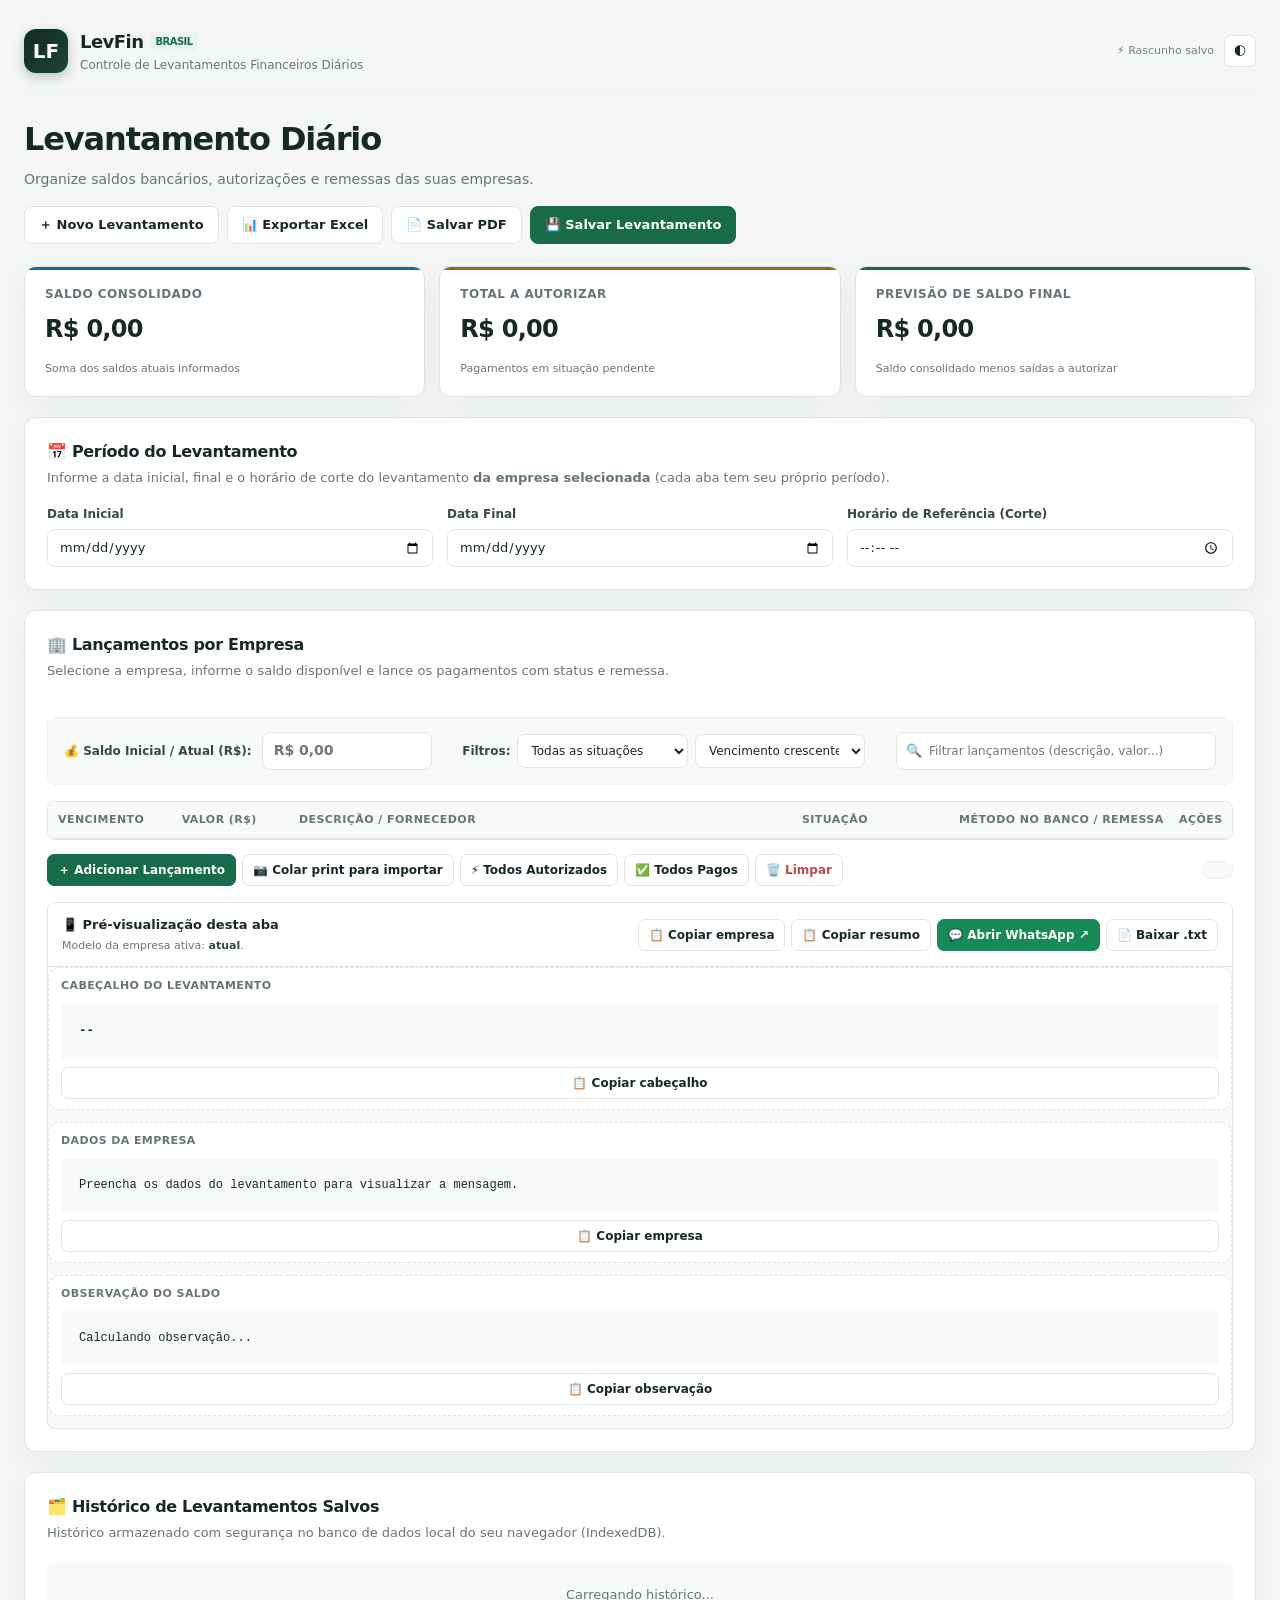
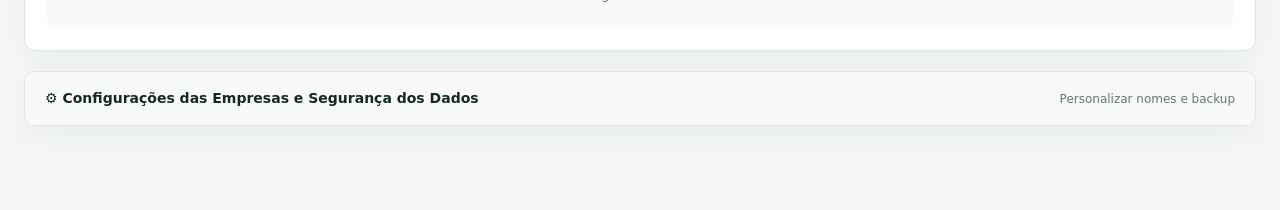
==== index.html @ 3daefd26 "Up 17/11 15:20" ====
<!DOCTYPE html>
<html lang="pt-BR">
<head>
  <meta charset="UTF-8">
  <meta name="viewport" content="width=device-width, initial-scale=1.0">
  <meta name="theme-color" content="#102a24">
  <title>LevFin — Levantamento Financeiro</title>
  <link rel="stylesheet" href="styles.css">
</head>
<body>
  <main class="shell">
    <!-- Topbar -->
    <header class="topbar">
      <div class="brand">
        <div class="brand-mark">LF</div>
        <div>
          <div class="brand-name">LevFin <span class="badge-pro">Brasil</span></div>
          <div class="brand-caption">Controle de Levantamentos Financeiros Diários</div>
        </div>
      </div>
      <div class="topbar-right">
        <div class="autosave-pill" id="autoSaveIndicator">⚡ Rascunho salvo</div>
        <button class="button small icon-only" id="themeToggle" type="button" title="Alternar Modo Escuro / Claro">🌓</button>
      </div>
    </header>

    <!-- Page Heading -->
    <section class="page-heading">
      <div>
        <h1>Levantamento Diário</h1>
        <p class="subtitle">Organize saldos bancários, autorizações e remessas das suas empresas.</p>
      </div>
      <div class="actions">
        <button class="button" id="newReportButton" type="button">＋ Novo Levantamento</button>
        <button class="button" id="exportCsvButton" type="button" title="Exportar dados para Excel/Sheets">📊 Exportar Excel</button>
        <button class="button" id="printPdfButton" type="button">📄 Salvar PDF</button>
        <button class="button primary" id="saveReportButton" type="button">💾 Salvar Levantamento</button>
      </div>
    </section>

    <!-- Stat Cards Overview -->
    <section class="overview" aria-label="Resumo do levantamento atual">
      <article class="stat-card card-balance">
        <div class="stat-label">Saldo Consolidado</div>
        <div class="stat-value" id="overallBalance">R$ 0,00</div>
        <div class="stat-breakdown" id="balanceByCompany"></div>
        <div class="stat-note" id="balanceNote">Soma dos saldos atuais informados</div>
      </article>
      <article class="stat-card card-pending">
        <div class="stat-label">Total a Autorizar</div>
        <div class="stat-value" id="overallPending">R$ 0,00</div>
        <div class="stat-breakdown" id="pendingByCompany"></div>
        <div class="stat-note">Pagamentos em situação pendente</div>
      </article>
      <article class="stat-card card-forecast">
        <div class="stat-label">Previsão de Saldo Final</div>
        <div class="stat-value" id="overallForecast">R$ 0,00</div>
        <div class="stat-breakdown" id="forecastByCompany"></div>
        <div class="stat-note">Saldo consolidado menos saídas a autorizar</div>
      </article>
    </section>

    <!-- Período de Referência -->
    <section class="panel">
      <div class="panel-heading">
        <div>
          <h2 class="panel-title">📅 Período do Levantamento</h2>
          <p class="panel-description">Informe a data inicial, final e o horário de corte do levantamento <strong>da empresa selecionada</strong> (cada aba tem seu próprio período).</p>
        </div>
      </div>
      <div class="field-grid">
        <div class="field">
          <label for="startDate">Data Inicial</label>
          <input id="startDate" type="date">
        </div>
        <div class="field">
          <label for="endDate">Data Final</label>
          <input id="endDate" type="date">
        </div>
        <div class="field">
          <label for="referenceTime">Horário de Referência (Corte)</label>
          <input id="referenceTime" type="time">
        </div>
      </div>
    </section>

    <!-- Empresas e Lançamentos -->
    <section class="panel">
      <div class="panel-heading">
        <div>
          <h2 class="panel-title">🏢 Lançamentos por Empresa</h2>
          <p class="panel-description">Selecione a empresa, informe o saldo disponível e lance os pagamentos com status e remessa.</p>
        </div>
      </div>

      <nav class="company-tabs-container">
        <div class="company-tabs" id="companyTabs" aria-label="Selecionar empresa"></div>
      </nav>

      <div class="company-toolbar">
        <div class="balance-box">
          <label for="balanceInput">💰 Saldo Inicial / Atual (R$):</label>
          <input id="balanceInput" type="text" inputmode="decimal" placeholder="R$ 0,00">
        </div>
        <div class="payment-filters">
          <span class="payment-filters-label">Filtros:</span>
          <select class="list-filter-control" id="paymentStatusFilter" aria-label="Filtrar por situação">
            <option value="all">Todas as situações</option>
            <option value="pending">A autorizar</option>
            <option value="authorized">Autorizados</option>
            <option value="paid">Pagos</option>
            <option value="confirmation">Confirmação</option>
          </select>
          <select class="list-filter-control" id="paymentSort" aria-label="Ordenar lançamentos">
            <option value="date-asc">Vencimento crescente</option>
            <option value="date-desc">Vencimento decrescente</option>
            <option value="amount-desc">Maior valor</option>
            <option value="amount-asc">Menor valor</option>
            <option value="description-asc">Descrição A-Z</option>
          </select>
        </div>
        <div class="search-filter-box">
          <span class="search-icon">🔍</span>
          <input id="searchPaymentsInput" type="text" placeholder="Filtrar lançamentos (descrição, valor...)">
        </div>
      </div>

      <div class="table-wrap">
        <table>
          <colgroup>
            <col class="payment-col-date">
            <col class="payment-col-amount">
            <col class="payment-col-description">
            <col class="payment-col-status">
            <col class="payment-col-remittance">
            <col class="payment-col-actions">
          </colgroup>
          <thead>
            <tr>
              <th>Vencimento</th>
              <th>Valor (R$)</th>
              <th>Descrição / Fornecedor</th>
              <th>Situação</th>
              <th>Método no Banco / Remessa</th>
              <th style="text-align: center;">Ações</th>
            </tr>
          </thead>
          <tbody id="paymentRows"></tbody>
        </table>
        <div class="table-empty hidden" id="emptyPayments">Nenhum lançamento cadastrado para esta empresa. Adicione um lançamento ou cole um print.</div>
      </div>

      <div class="table-bottom-bar">
        <div class="quick-batch-actions">
          <button class="button small primary" id="addPaymentButton" type="button">＋ Adicionar Lançamento</button>
          <button class="button small" id="openPrintDialogButton" type="button">📷 Colar print para importar</button>
          <button class="button small" id="markAllAuthorizedButton" type="button" title="Marcar todos os lançamentos desta empresa como autorizados">⚡ Todos Autorizados</button>
          <button class="button small" id="markAllPaidButton" type="button" title="Marcar todos os lançamentos desta empresa como pagos">✅ Todos Pagos</button>
          <button class="button small danger" id="clearCompanyPaymentsButton" type="button" title="Remover todos os lançamentos da empresa atual">🗑️ Limpar</button>
        </div>
        <div class="company-totals" id="companyTotals"></div>
      </div>

      <section class="company-preview-panel" aria-label="Pré-visualização da empresa selecionada">
        <div class="company-preview-heading">
          <div>
            <h3>📱 Pré-visualização desta aba</h3>
            <p>Modelo da empresa ativa: <strong id="companyPreviewName">atual</strong>.</p>
          </div>
          <div class="company-preview-actions">
            <button class="button small" id="copyCompanyReportButton" type="button">📋 Copiar empresa</button>
            <button class="button small" id="copyReportButton" type="button">📋 Copiar resumo</button>
            <button class="button small whatsapp" id="whatsappButton" type="button">💬 Abrir WhatsApp ↗</button>
            <button class="button small" id="downloadReportButton" type="button">📄 Baixar .txt</button>
          </div>
        </div>
        <div class="company-preview-header-box" id="companyPreviewHeaderBox" title="Cabeçalho do levantamento — copie individualmente">
          <span class="company-preview-header-label">Cabeçalho do Levantamento</span>
          <div class="whatsapp-bubble company-preview-header-bubble" id="companyWhatsAppHeader">--</div>
          <button class="button small" id="copyPreviewHeaderButton" type="button">📋 Copiar cabeçalho</button>
        </div>
        <div class="company-preview-header-box" id="companyPreviewBodyBox" title="Dados da empresa — copie individualmente">
          <span class="company-preview-header-label">Dados da Empresa</span>
          <div class="whatsapp-bubble company-preview-bubble" id="companyWhatsAppPreview">Preencha os dados do levantamento para visualizar a mensagem.</div>
          <button class="button small" id="copyPreviewCompanyButton" type="button">📋 Copiar empresa</button>
        </div>
        <div class="company-preview-header-box" id="companyPreviewObservationBox" title="Observação financeira da empresa — copie individualmente">
          <span class="company-preview-header-label">Observação do Saldo</span>
          <div class="whatsapp-bubble company-preview-bubble" id="companyWhatsAppObservation" style="font-weight: 500;">Calculando observação...</div>
          <button class="button small" id="copyPreviewObservationButton" type="button">📋 Copiar observação</button>
        </div>
      </section>

      <!-- Importação via Print (OCR) com Suporte a Ctrl+V e Drag & Drop -->
      <dialog class="print-dialog" id="printDialog" aria-labelledby="importTitle">
        <div class="print-dialog-content" id="importDropZone">
          <div class="print-dialog-heading">
            <div>
              <h3 class="import-heading" id="importTitle">Importar lançamentos de um print</h3>
              <p class="import-description">Copie o print, clique na caixa abaixo e use Ctrl+V. Também pode arrastar a imagem ou selecionar um arquivo.</p>
            </div>
            <button class="button small print-dialog-close" id="closePrintDialogButton" type="button" aria-label="Fechar janela">Fechar</button>
          </div>
          <div class="print-paste-box" id="printPasteBox" tabindex="0" role="button" aria-label="Caixa para colar ou soltar o print">
            <strong>Clique aqui e cole o print</strong>
            <span class="import-description">Atalho: Ctrl+V</span>
            <button class="button small" id="selectScreenshotButton" type="button">Selecionar arquivo de imagem</button>
          </div>
          <div class="import-controls">
            <input class="hidden" id="screenshotInput" type="file" accept="image/*">
            <span class="import-status" id="ocrStatus" aria-live="polite"></span>
            <progress class="import-progress hidden" id="ocrProgress" max="1" value="0"></progress>
          </div>
          <div class="hidden" id="ocrReview">
            <p class="import-warning">⚠️ <b>Atenção:</b> Revise os campos identificados antes de confirmar. Métodos de remessa bancária e datas de remessa devem ser selecionados abaixo.</p>
            <div class="import-list-controls">
              <input id="ocrFilterInput" type="search" placeholder="Filtrar por fornecedor, valor ou data..." aria-label="Filtrar conferência OCR">
              <select id="ocrSort" aria-label="Ordenar conferência OCR">
                <option value="date-asc">Vencimento crescente</option>
                <option value="date-desc">Vencimento decrescente</option>
                <option value="amount-desc">Maior valor</option>
                <option value="amount-asc">Menor valor</option>
                <option value="description-asc">Descrição A-Z</option>
              </select>
            </div>
            <div class="import-preview" id="ocrRows"></div>
            <div class="ocr-summary" id="ocrSummary" aria-live="polite"></div>
            <div class="import-actions">
              <button class="button primary small" id="importRecognizedButton" type="button">Adicionar lançamentos à empresa</button>
              <button class="button small" id="cancelImportButton" type="button">Cancelar</button>
            </div>
          </div>
        </div>
      </dialog>
    </section>

    <!-- Histórico de Levantamentos Salvos -->
    <section class="panel" id="historySection">
      <div class="panel-heading">
        <div>
          <h2 class="panel-title">🗂️ Histórico de Levantamentos Salvos</h2>
          <p class="panel-description">Histórico armazenado com segurança no banco de dados local do seu navegador (IndexedDB).</p>
        </div>
      </div>
      <div class="history-list" id="historyList">
        <div class="empty-history">Carregando histórico...</div>
      </div>
    </section>

    <!-- Configurações das Empresas e Backup / Restauração -->
    <details class="custom-section" id="settingsDetails">
      <summary>
        <span>⚙️ Configurações das Empresas e Segurança dos Dados</span>
        <span style="font-size: 12px; font-weight: 500; color: var(--muted);">Personalizar nomes e backup</span>
      </summary>
      <div class="custom-section-content">
        <h4 style="margin: 0 0 10px 0; font-size: 14px;">Nomes das 5 Empresas</h4>
        <p style="margin: 0 0 14px 0; font-size: 12px; color: var(--muted);">Altere os nomes padrão conforme as empresas do seu grupo:</p>
        <div class="settings-grid" id="settingsGrid"></div>
        <div style="margin-top: 14px; display: flex; gap: 8px; flex-wrap: wrap;">
          <button class="button small primary" id="saveCompanyNamesBtn" type="button">Salvar Nomes</button>
          <button class="button small" id="addCompanyBtn" type="button">＋ Adicionar Empresa</button>
          <button class="button small" id="resetCompanyNamesBtn" type="button">Restaurar Nomes Padrão</button>
        </div>

        <hr style="border: none; border-top: 1px solid var(--line); margin: 24px 0;">

        <h4 style="margin: 0 0 10px 0; font-size: 14px;">Cópia de Segurança (Backup Completo)</h4>
        <p style="margin: 0 0 14px 0; font-size: 12px; color: var(--muted);">Exporte todos os relatórios salvos e configurações para um arquivo .json seguro, ou restaure em outro computador:</p>
        <div style="display: flex; gap: 8px; flex-wrap: wrap;">
          <button class="button small" id="backupExportBtn" type="button">⬇️ Baixar Backup JSON</button>
          <input class="hidden" id="backupImportInput" type="file" accept=".json">
          <button class="button small" id="backupImportBtn" type="button">⬆️ Restaurar Backup JSON</button>
        </div>

        <hr style="border: none; border-top: 1px solid var(--line); margin: 24px 0;">

        <h4 style="margin: 0 0 10px 0; font-size: 14px;">🔒 Senha do histórico</h4>
        <p style="margin: 0 0 14px 0; font-size: 12px; color: var(--muted);">A senha bloqueia a visualização dos levantamentos salvos após recarregar a página. Ela é armazenada apenas como hash neste navegador.</p>
        <div class="history-password-fields">
          <input id="historyPasswordInput" type="password" autocomplete="new-password" placeholder="Nova senha (mínimo 6 caracteres)">
          <input id="historyPasswordConfirm" type="password" autocomplete="new-password" placeholder="Confirmar nova senha">
          <button class="button small primary" id="saveHistoryPasswordButton" type="button">Definir / Alterar Senha</button>
          <button class="button small" id="lockHistoryButton" type="button">🔒 Bloquear Histórico</button>
        </div>
      </div>
    </details>
  </main>

  <!-- Notificação Toast -->
  <div class="notice hidden" id="notice" role="status" aria-live="polite"></div>

  <script src="app.js" defer></script>
  <dialog class="pdf-dialog" id="pdfDialog" aria-labelledby="pdfDialogTitle">
    <div class="pdf-dialog-content">
      <div class="print-dialog-heading">
        <div>
          <h3 id="pdfDialogTitle">Salvar levantamento em PDF</h3>
          <p>Selecione uma ou mais empresas. Na janela de impressão, escolha “Salvar como PDF”.</p>
        </div>
        <button class="button small" id="closePdfDialogButton" type="button">Fechar</button>
      </div>
      <div class="pdf-company-options" id="pdfCompanyOptions"></div>
      <div class="pdf-dialog-actions">
        <button class="button small" id="selectAllPdfCompaniesButton" type="button">Selecionar todas</button>
        <button class="button primary" id="confirmPdfButton" type="button">🖨️ Continuar para impressão</button>
      </div>
    </div>
  </dialog>
  <section class="pdf-print-area hidden" id="pdfPrintArea"></section>
</body>
</html>
---- styles.css ----
:root {
      color-scheme: light;
      --ink: #172923;
      --ink-secondary: #364841;
      --muted: #66776e;
      --line: #dfe5e1;
      --line-subtle: #edf2ee;
      --paper: #ffffff;
      --paper-elevated: #ffffff;
      --canvas: #f4f7f5;
      --canvas-subtle: #f8faf9;
      --green: #176b4b;
      --green-hover: #12553b;
      --green-dark: #102a24;
      --green-pale: #eaf4ee;
      --green-badge: #d4ebd9;
      --green-badge-text: #0e4e34;
      --amber: #9a6712;
      --amber-pale: #fff5df;
      --amber-badge: #fde8bc;
      --amber-badge-text: #744b05;
      --blue: #1868a8;
      --blue-pale: #e8f3fc;
      --blue-badge: #d0e7fb;
      --blue-badge-text: #0f4977;
      --red: #b94a45;
      --red-pale: #fdf0ef;
      --shadow-sm: 0 2px 6px rgba(23, 41, 35, .04);
      --shadow: 0 10px 30px rgba(23, 41, 35, .05);
      --shadow-lg: 0 18px 45px rgba(23, 41, 35, .08);
      --radius: 12px;
      --radius-sm: 8px;
      --font-family: Inter, system-ui, -apple-system, BlinkMacSystemFont, "Segoe UI", Roboto, sans-serif;
    }

    [data-theme="dark"] {
      color-scheme: dark;
      --ink: #e8f0ec;
      --ink-secondary: #c2d1c9;
      --muted: #8fa197;
      --line: #2b3d35;
      --line-subtle: #203129;
      --paper: #16241f;
      --paper-elevated: #1b2e27;
      --canvas: #0c1613;
      --canvas-subtle: #121f1a;
      --green: #259d6e;
      --green-hover: #1f855d;
      --green-dark: #0a1713;
      --green-pale: #143226;
      --green-badge: #13392b;
      --green-badge-text: #6de2b4;
      --amber: #d99a2b;
      --amber-pale: #36260c;
      --amber-badge: #402c0b;
      --amber-badge-text: #fed37e;
      --blue: #3a97de;
      --blue-pale: #0e273d;
      --blue-badge: #13334e;
      --blue-badge-text: #89c5f8;
      --red: #e0605a;
      --red-pale: #3a1514;
      --shadow-sm: 0 2px 6px rgba(0, 0, 0, .3);
      --shadow: 0 10px 30px rgba(0, 0, 0, .4);
      --shadow-lg: 0 18px 45px rgba(0, 0, 0, .5);
    }

    * { box-sizing: border-box; }
    body {
      margin: 0;
      background: var(--canvas);
      color: var(--ink);
      font-family: var(--font-family);
      line-height: 1.5;
      -webkit-font-smoothing: antialiased;
      transition: background-color .2s ease, color .2s ease;
    }

    button, input, select, textarea { font: inherit; }
    button { cursor: pointer; }

    .shell {
      max-width: 1280px;
      margin: 0 auto;
      padding: 28px 24px 64px;
    }

    /* Barra Superior */
    .topbar {
      display: flex;
      align-items: center;
      justify-content: space-between;
      gap: 16px;
      margin-bottom: 24px;
      padding-bottom: 16px;
      border-bottom: 1px solid var(--line-subtle);
    }
    .brand {
      display: flex;
      align-items: center;
      gap: 12px;
    }
    .brand-mark {
      display: grid;
      width: 44px;
      height: 44px;
      place-items: center;
      border-radius: 12px;
      background: linear-gradient(135deg, var(--green-dark), #1d4538);
      color: #fff;
      font-size: 20px;
      font-weight: 800;
      box-shadow: 0 4px 12px rgba(16, 42, 36, .25);
    }
    .brand-name {
      font-size: 18px;
      font-weight: 800;
      letter-spacing: -.03em;
      display: flex;
      align-items: center;
      gap: 6px;
    }
    .brand-name span.badge-pro {
      font-size: 10px;
      font-weight: 700;
      text-transform: uppercase;
      padding: 2px 6px;
      border-radius: 6px;
      background: var(--green-pale);
      color: var(--green);
    }
    .brand-caption {
      margin-top: 1px;
      color: var(--muted);
      font-size: 12px;
    }

    .topbar-right {
      display: flex;
      align-items: center;
      gap: 10px;
    }
    .server-switch-group {
      display: inline-flex;
      align-items: center;
      gap: 10px;
      padding: 4px 10px 4px 12px;
      border-radius: 24px;
      background: var(--paper);
      border: 1px solid var(--line);
      font-size: 12.5px;
      font-weight: 600;
      color: var(--ink-secondary);
      user-select: none;
    }
    .server-switch-label {
      display: flex;
      align-items: center;
      gap: 6px;
      cursor: pointer;
    }
    /* Estilo do Interruptor Switch Toggle (Liga / Desliga) */
    .switch-toggle {
      position: relative;
      width: 36px;
      height: 20px;
      display: inline-block;
      flex-shrink: 0;
      margin: 0;
      cursor: pointer;
    }
    .switch-toggle input {
      opacity: 0;
      width: 0;
      height: 0;
      position: absolute;
    }
    .switch-slider {
      position: absolute;
      cursor: pointer;
      top: 0; left: 0; right: 0; bottom: 0;
      background-color: #798780;
      transition: .25s ease;
      border-radius: 20px;
    }
    .switch-slider:before {
      position: absolute;
      content: "";
      height: 14px;
      width: 14px;
      left: 3px;
      bottom: 3px;
      background-color: white;
      transition: .25s ease;
      border-radius: 50%;
      box-shadow: 0 1px 3px rgba(0,0,0,0.3);
    }
    .switch-toggle input:checked + .switch-slider {
      background-color: var(--green);
    }
    .switch-toggle input:checked + .switch-slider:before {
      transform: translateX(16px);
    }
    .db-dot {
      width: 8px;
      height: 8px;
      border-radius: 50%;
      background: #d3a544;
      transition: background-color .3s ease;
      flex-shrink: 0;
    }
    .db-dot.ready { background: #31a16b; box-shadow: 0 0 6px rgba(49, 161, 107, 0.6); }
    .db-dot.offline { background: #d99a2b; box-shadow: 0 0 6px rgba(217, 154, 43, 0.4); }
    .db-dot.error { background: #e0605a; box-shadow: 0 0 6px rgba(224, 96, 90, 0.6); }
    .storage-settings {
      display: grid;
      grid-template-columns: minmax(220px, 1.2fr) minmax(220px, 1.5fr) minmax(170px, 1fr) auto;
      align-items: end;
      gap: 12px;
      margin: -10px 0 22px;
      padding: 16px;
      border: 1px solid var(--line);
      border-radius: var(--radius);
      background: var(--paper);
      box-shadow: var(--shadow-sm);
    }
    .storage-actions-row {
      display: flex;
      gap: 8px;
      flex-wrap: wrap;
    }
    .storage-settings label { display: grid; gap: 5px; color: var(--muted); font-size: 12px; font-weight: 600; }
    .storage-settings input, .storage-settings select {
      min-width: 0; width: 100%; min-height: 38px; padding: 8px 10px;
      color: var(--ink); background: var(--paper-elevated); border: 1px solid var(--line); border-radius: var(--radius-sm);
    }
    .storage-help { grid-column: 1 / -1; margin: 0; color: var(--muted); font-size: 12px; line-height: 1.5; }
    @media (max-width: 820px) { .storage-settings { grid-template-columns: 1fr; } .storage-help { grid-column: auto; } }
    .autosave-pill {
      color: var(--muted);
      font-size: 11px;
      display: inline-flex;
      align-items: center;
      gap: 4px;
      opacity: 0.9;
    }

    /* Cabeçalho da Página */
    .page-heading {
      display: flex;
      justify-content: space-between;
      align-items: flex-end;
      gap: 16px;
      margin-bottom: 22px;
      flex-wrap: wrap;
    }
    h1 {
      margin: 0;
      font-size: clamp(24px, 3.5vw, 32px);
      font-weight: 800;
      letter-spacing: -.035em;
    }
    .subtitle {
      margin: 6px 0 0;
      color: var(--muted);
      font-size: 14px;
    }
    .actions {
      display: flex;
      flex-wrap: wrap;
      gap: 8px;
    }

    /* Botões */
    .button {
      display: inline-flex;
      min-height: 38px;
      align-items: center;
      justify-content: center;
      gap: 7px;
      border: 1px solid var(--line);
      border-radius: var(--radius-sm);
      padding: 0 14px;
      background: var(--paper);
      color: var(--ink);
      font-size: 13px;
      font-weight: 600;
      transition: all .15s ease;
      user-select: none;
    }
    .button:hover {
      border-color: #a5b8ad;
      transform: translateY(-1px);
      box-shadow: var(--shadow-sm);
    }
    .button:active { transform: translateY(0); }
    .button.primary {
      border-color: var(--green);
      background: var(--green);
      color: #fff;
    }
    .button.primary:hover {
      background: var(--green-hover);
      border-color: var(--green-hover);
    }
    .button.whatsapp {
      border-color: #178a56;
      background: #178a56;
      color: #fff;
    }
    .button.whatsapp:hover {
      background: #127246;
      border-color: #127246;
    }
    .button.secondary {
      background: var(--line-subtle);
      border-color: transparent;
    }
    .button.danger {
      color: var(--red);
      border-color: var(--line);
    }
    .button.danger:hover {
      background: var(--red-pale);
      border-color: var(--red);
    }
    .button.small {
      min-height: 32px;
      padding: 0 10px;
      font-size: 12px;
      border-radius: 7px;
    }
    .button.icon-only {
      width: 32px;
      height: 32px;
      padding: 0;
      border-radius: 7px;
    }

    /* Cards de Estatísticas / Resumo */
    .overview {
      display: grid;
      grid-template-columns: repeat(3, 1fr);
      gap: 14px;
      margin-bottom: 20px;
    }
    .stat-card, .panel {
      border: 1px solid var(--line);
      border-radius: var(--radius);
      background: var(--paper);
      box-shadow: var(--shadow);
    }
    .stat-card {
      min-height: 104px;
      padding: 18px 20px;
      display: flex;
      flex-direction: column;
      justify-content: space-between;
      position: relative;
      overflow: hidden;
    }
    .stat-card::before {
      content: "";
      position: absolute;
      top: 0;
      left: 0;
      right: 0;
      height: 3px;
      background: transparent;
    }
    .stat-card.card-balance::before { background: var(--blue); }
    .stat-card.card-pending::before { background: var(--amber); }
    .stat-card.card-forecast::before { background: var(--green); }
    .stat-label {
      color: var(--muted);
      font-size: 12px;
      font-weight: 600;
      text-transform: uppercase;
      letter-spacing: .04em;
    }
    .stat-value {
      margin-top: 8px;
      font-size: 24px;
      font-weight: 800;
      letter-spacing: -.03em;
      font-variant-numeric: tabular-nums;
    }
    .stat-breakdown {
      display: grid;
      gap: 3px;
      margin-top: 10px;
      font-size: 11px;
      line-height: 1.25;
      font-variant-numeric: tabular-nums;
    }
    .stat-breakdown-row {
      display: flex;
      align-items: baseline;
      justify-content: space-between;
      gap: 8px;
      color: var(--ink-secondary);
    }
    .stat-breakdown-row span {
      min-width: 0;
      overflow: hidden;
      text-overflow: ellipsis;
      white-space: nowrap;
    }
    .stat-breakdown-row strong {
      flex: 0 0 auto;
      color: var(--ink);
      font-weight: 700;
    }
    .stat-note {
      margin-top: 4px;
      color: var(--muted);
      font-size: 11px;
    }

    /* Painéis */
    .panel {
      margin-bottom: 20px;
      padding: 22px;
    }
    .panel-heading {
      display: flex;
      justify-content: space-between;
      align-items: flex-start;
      gap: 16px;
      margin-bottom: 18px;
      flex-wrap: wrap;
    }
    .panel-title {
      margin: 0;
      font-size: 16px;
      font-weight: 700;
      letter-spacing: -.02em;
      display: flex;
      align-items: center;
      gap: 8px;
    }
    .panel-description {
      margin: 4px 0 0;
      color: var(--muted);
      font-size: 13px;
    }

    /* Formulários e Inputs */
    .field-grid {
      display: grid;
      grid-template-columns: repeat(3, 1fr);
      gap: 14px;
    }
    .field { display: grid; gap: 6px; }
    .field label {
      color: var(--ink-secondary);
      font-size: 12px;
      font-weight: 600;
    }
    input, select, textarea {
      width: 100%;
      min-height: 38px;
      border: 1px solid var(--line);
      border-radius: var(--radius-sm);
      outline: none;
      padding: 0 11px;
      background: var(--paper-elevated);
      color: var(--ink);
      font-size: 13px;
      transition: border-color .15s ease, box-shadow .15s ease;
    }
    input:focus, select:focus, textarea:focus {
      border-color: var(--green);
      box-shadow: 0 0 0 3px rgba(23, 107, 75, .12);
    }
    input[type="number"] { font-variant-numeric: tabular-nums; }

    /* Abas de Empresas */
    .company-tabs-container {
      margin-bottom: 16px;
    }
    .company-tabs {
      display: flex;
      flex-wrap: wrap;
      gap: 8px;
      padding-bottom: 2px;
    }
    .company-tab {
      display: inline-flex;
      align-items: center;
      gap: 8px;
      border: 1px solid var(--line);
      border-radius: var(--radius-sm);
      padding: 8px 14px;
      background: var(--paper);
      color: var(--ink-secondary);
      font-size: 13px;
      font-weight: 700;
      transition: all .15s ease;
    }
    .company-tab:hover {
      border-color: #a5b8ad;
      background: var(--canvas-subtle);
    }
    .company-tab.active {
      border-color: var(--green-dark);
      background: var(--green-dark);
      color: #fff;
      box-shadow: 0 3px 10px rgba(16, 42, 36, .2);
    }
    [data-theme="dark"] .company-tab.active {
      border-color: var(--green);
      background: var(--green);
      color: #fff;
    }
    .tab-badge {
      font-size: 11px;
      font-weight: 700;
      padding: 2px 7px;
      border-radius: 12px;
      background: var(--line);
      color: var(--ink);
    }
    .company-tab.active .tab-badge {
      background: rgba(255, 255, 255, .25);
      color: #fff;
    }
    .tab-badge.has-pending {
      background: var(--amber-badge);
      color: var(--amber-badge-text);
    }
    .company-tab.active .tab-badge.has-pending {
      background: #fed37e;
      color: #3b2502;
    }

    /* Barra de Controle da Empresa Atual */
    .company-toolbar {
      display: flex;
      justify-content: space-between;
      align-items: center;
      gap: 16px;
      margin-bottom: 16px;
      padding: 14px 16px;
      border-radius: var(--radius-sm);
      background: var(--canvas-subtle);
      border: 1px solid var(--line-subtle);
      flex-wrap: wrap;
    }
    .balance-box {
      display: flex;
      align-items: center;
      gap: 10px;
    }
    .balance-box label {
      font-size: 12px;
      font-weight: 700;
      color: var(--ink-secondary);
      white-space: nowrap;
    }
    .balance-box input {
      width: 170px;
      font-weight: 700;
      font-size: 14px;
    }
    .payment-filters {
      display: flex;
      align-items: center;
      gap: 7px;
    }
    .payment-filters-label {
      color: var(--ink-secondary);
      font-size: 12px;
      font-weight: 700;
    }
    .search-filter-box {
      flex: 1;
      max-width: 320px;
      min-width: 180px;
      position: relative;
    }
    .list-filter-control {
      min-width: 150px;
      min-height: 34px;
      padding: 6px 9px;
      color: var(--ink);
      background: var(--paper-elevated);
      border: 1px solid var(--line);
      border-radius: var(--radius-sm);
      font-size: 12px;
    }
    .search-filter-box input {
      padding-left: 32px;
      font-size: 12px;
    }
    .search-icon {
      position: absolute;
      left: 10px;
      top: 50%;
      transform: translateY(-50%);
      color: var(--muted);
      pointer-events: none;
      font-size: 13px;
    }

    /* Tabela de Lançamentos */
    .table-wrap {
      width: 100%;
      overflow-x: auto;
      border: 1px solid var(--line);
      border-radius: var(--radius-sm);
    }
    table {
      width: 100%;
      min-width: 1160px;
      border-collapse: collapse;
      table-layout: fixed;
      text-align: left;
    }
    .payment-col-date { width: 118px; }
    .payment-col-amount { width: 112px; }
    .payment-col-description { width: 480px; }
    .payment-col-status { width: 150px; }
    .payment-col-remittance { width: 210px; }
    .payment-col-actions { width: 60px; }
    #paymentRows td:first-child,
    #paymentRows th:first-child {
      padding-left: 3px;
      padding-right: 3px;
    }
    #paymentRows td:nth-child(2),
    #paymentRows th:nth-child(2) {
      padding-left: 3px;
      padding-right: 3px;
    }
    #paymentRows td:nth-child(5),
    #paymentRows th:nth-child(5) {
      padding-left: 3px;
      padding-right: 3px;
    }
    #paymentRows th:last-child {
      padding-left: 0;
      padding-right: 0;
    }
    th {
      padding: 10px 10px;
      border-bottom: 1px solid var(--line);
      background: var(--canvas-subtle);
      color: var(--muted);
      font-size: 11px;
      font-weight: 700;
      letter-spacing: .04em;
      text-transform: uppercase;
      white-space: nowrap;
    }
    td {
      padding: 8px 5px;
      border-bottom: 1px solid var(--line-subtle);
      vertical-align: middle;
    }
    tbody tr:hover {
      background: rgba(23, 107, 75, .02);
    }
    .payment-date-total td {
      padding: 0;
      border-top: 1px solid var(--line);
      border-bottom: 1px solid var(--line);
      background: var(--canvas-subtle);
      color: var(--ink-secondary);
      font-size: 11px;
      font-weight: 700;
    }
    .payment-date-total-content {
      display: flex;
      align-items: center;
      justify-content: flex-end;
      gap: 18px;
      width: 100%;
      min-height: 30px;
      padding: 5px 10px;
      text-align: right;
    }
    .payment-date-total-content strong {
      color: var(--ink);
      font-variant-numeric: tabular-nums;
      white-space: nowrap;
      min-width: 110px;
    }
    td input, td select {
      min-height: 34px;
      border-radius: 6px;
      font-size: 12.5px;
    }
    #paymentRows td:nth-child(4) select {
      padding-left: 5px;
      padding-right: 3px;
      font-size: 10px;
    }
    #paymentRows td:first-child input,
    #paymentRows td:nth-child(2) input {
      width: calc(100% - 2px);
      padding-left: 6px;
      padding-right: 4px;
    }
    #paymentRows td:first-child input[type="date"] {
      max-width: 108px;
    }
    #paymentRows td:nth-child(2) input[type="text"] {
      max-width: 104px;
    }
    .remittance-cell {
      display: grid;
      grid-template-columns: 1fr;
      gap: 4px;
    }
    .remittance-cell.has-date {
      grid-template-columns: minmax(0, 1.35fr) minmax(88px, .8fr);
    }
    .remittance-cell select {
      min-width: 0;
      padding-left: 6px;
      padding-right: 4px;
      font-size: 9.5px;
      white-space: nowrap;
    }
    .remittance-cell input[type="date"] {
      width: 100%;
      min-width: 0;
      max-width: none;
      padding-left: 5px;
      padding-right: 2px;
      font-size: 11px;
    }
    #paymentRows td:nth-child(4) select,
    .remittance-cell select {
      text-overflow: ellipsis;
    }
    #paymentRows td:last-child {
      padding-left: 0;
      padding-right: 0;
    }
    #paymentRows td:nth-child(3) input,
    #paymentRows td:nth-child(4) select,
    .remittance-cell select {
      min-width: 0;
      max-width: 100%;
    }
    #paymentRows td.description-cell input {
      font-size: 11px;
    }
    .row-actions {
      display: inline-flex;
      align-items: center;
      gap: 1px;
      width: 100%;
      justify-content: flex-start;
    }
    .action-btn-sm {
      width: 26px;
      height: 28px;
      display: grid;
      place-items: center;
      border: 1px solid transparent;
      border-radius: 6px;
      background: transparent;
      color: var(--muted);
      font-size: 14px;
      transition: all .15s ease;
    }
    .action-btn-sm:hover {
      border-color: var(--line);
      background: var(--paper);
      color: var(--ink);
    }
    .action-btn-sm.delete:hover {
      border-color: var(--red);
      background: var(--red-pale);
      color: var(--red);
    }

    .table-empty {
      padding: 36px 16px;
      color: var(--muted);
      text-align: center;
      font-size: 13px;
      background: var(--canvas-subtle);
    }

    /* Ações e Totais da Tabela */
    .table-bottom-bar {
      display: flex;
      justify-content: space-between;
      align-items: center;
      gap: 16px;
      margin-top: 14px;
      flex-wrap: wrap;
    }
    .quick-batch-actions {
      display: flex;
      flex-wrap: wrap;
      gap: 6px;
    }
    .company-totals {
      display: flex;
      flex-wrap: wrap;
      gap: 8px 14px;
      color: var(--muted);
      font-size: 12px;
      padding: 8px 14px;
      background: var(--canvas-subtle);
      border-radius: var(--radius-sm);
      border: 1px solid var(--line-subtle);
    }
    .company-totals strong {
      color: var(--ink);
      font-variant-numeric: tabular-nums;
    }
    .company-totals .pending strong { color: var(--amber); }
    .company-totals .forecast strong { color: var(--green); }
    .company-totals .forecast strong.money-negative { color: var(--red); }

    /* Painel de Importação de Print (OCR) */
    .import-panel {
      margin-top: 20px;
      border: 1px dashed var(--line);
      border-radius: var(--radius);
      padding: 18px 20px;
      background: var(--canvas-subtle);
      transition: border-color .2s ease, background-color .2s ease;
    }
    .import-panel.dragover {
      border-color: var(--green);
      background: var(--green-pale);
    }
    .print-dialog { width: min(1320px, calc(100vw - 24px)); max-height: min(96vh, 1400px); overflow: auto; overscroll-behavior: contain; padding: 0; color: var(--ink); background: var(--canvas); border: 1px solid var(--line); border-radius: var(--radius); box-shadow: 0 24px 80px rgba(0, 0, 0, .28); }
    .print-dialog::backdrop { background: rgba(15, 23, 42, .58); }
    .print-dialog-content { padding: 20px; }
    .print-dialog-heading { display: flex; justify-content: space-between; align-items: flex-start; gap: 16px; }
    .print-paste-box {
      margin-top: 16px;
      min-height: 145px;
      display: grid;
      place-content: center;
      justify-items: center;
      gap: 9px;
      padding: 20px;
      text-align: center;
      border: 2px dashed var(--line);
      border-radius: var(--radius-sm);
      background: var(--canvas-subtle);
      outline: none;
      cursor: text;
    }
    .print-paste-box:focus, .print-paste-box.dragover { border-color: var(--green); background: var(--green-pale); }
    .print-paste-box strong { font-size: 15px; }
    .print-dialog .import-panel { margin-top: 16px; }
    .print-dialog-close { flex: 0 0 auto; }
    .import-header {
      display: flex;
      justify-content: space-between;
      align-items: center;
      gap: 12px;
      flex-wrap: wrap;
    }
    .import-heading {
      margin: 0;
      font-size: 14px;
      font-weight: 700;
      display: flex;
      align-items: center;
      gap: 8px;
    }
    .import-description {
      margin: 4px 0 0;
      color: var(--muted);
      font-size: 12px;
      line-height: 1.5;
    }
    .import-paste-tip {
      color: var(--green);
      font-weight: 600;
      font-size: 11.5px;
      margin-top: 4px;
      display: flex;
      align-items: center;
      gap: 5px;
    }
    .import-controls {
      display: flex;
      flex-wrap: wrap;
      align-items: center;
      gap: 10px;
      margin-top: 14px;
    }
    .import-status {
      color: var(--muted);
      font-size: 12px;
      font-weight: 500;
    }
    .import-progress {
      width: min(100%, 280px);
      height: 8px;
      accent-color: var(--green);
      border-radius: 4px;
    }
    .import-preview {
      display: grid;
      gap: 10px;
      margin-top: 16px;
    }
    .import-list-controls {
      display: flex;
      gap: 8px;
      flex-wrap: wrap;
      margin-top: 14px;
    }
    .import-list-controls input,
    .import-list-controls select {
      min-height: 34px;
      min-width: 220px;
      padding: 6px 9px;
      color: var(--ink);
      background: var(--paper-elevated);
      border: 1px solid var(--line);
      border-radius: var(--radius-sm);
      font-size: 12px;
    }
    .import-list-controls input {
      flex: 1 1 280px;
    }
    .import-row {
      border: 1px solid var(--line);
      border-radius: var(--radius-sm);
      padding: 12px;
      background: var(--paper);
      box-shadow: var(--shadow-sm);
    }
    .import-row-heading {
      display: flex;
      justify-content: space-between;
      align-items: center;
      gap: 8px;
      margin-bottom: 8px;
      font-size: 12px;
      font-weight: 700;
    }
    .import-row-heading-actions {
      display: inline-flex;
      align-items: center;
      gap: 6px;
    }
    .import-confidence {
      color: var(--green);
      font-size: 11px;
      font-weight: 600;
    }
    .import-confidence.low { color: var(--red); }
    .import-fields {
      display: grid;
      grid-template-columns: minmax(150px, .9fr) minmax(120px, .8fr) minmax(380px, 2.5fr);
      gap: 7px 9px;
    }
    .import-fields .wide { grid-column: auto; }
    .import-fields label {
      display: block;
      margin: 0 0 4px 2px;
      color: var(--muted);
      font-size: 11px;
      font-weight: 700;
    }
    .import-conflict-hint { display: block; margin: 0 0 4px 2px; color: var(--red); font-size: 10px; font-weight: 700; }
    .import-fields .ocr-field-missing { border-color: var(--amber); background-color: var(--amber-pale); box-shadow: inset 0 0 0 1px color-mix(in srgb, var(--amber) 25%, transparent); }
    .import-fields input, .import-fields select {
      min-height: 32px;
      padding: 6px 9px;
      font-size: 12px;
    }
    .import-actions {
      display: flex;
      flex-wrap: wrap;
      gap: 8px;
      margin-top: 14px;
    }
    .import-warning {
      margin: 12px 0 0;
      border-radius: var(--radius-sm);
      padding: 10px 14px;
      background: var(--amber-pale);
      color: var(--amber-badge-text);
      font-size: 12px;
      line-height: 1.5;
      border: 1px solid var(--amber-badge);
    }
    .ocr-summary {
      display: grid;
      gap: 10px;
      margin-top: 16px;
      padding: 14px;
      border: 1px solid var(--line);
      border-radius: var(--radius-sm);
      background: var(--canvas-subtle);
    }
    .ocr-summary-heading {
      display: flex;
      justify-content: space-between;
      gap: 16px;
      flex-wrap: wrap;
      color: var(--ink-secondary);
      font-size: 12px;
    }
    .ocr-summary-heading > div {
      display: grid;
      gap: 2px;
    }
    .ocr-summary-heading span {
      color: var(--muted);
      font-size: 11px;
    }
    .ocr-summary-heading strong {
      color: var(--ink);
    }
    .ocr-summary-dates {
      display: grid;
      gap: 10px;
    }
    .ocr-summary-date {
      display: flex;
      justify-content: space-between;
      gap: 12px;
      padding: 7px 9px;
      border: 1px solid var(--line-subtle);
      border-radius: 6px;
      background: var(--paper);
      color: var(--muted);
      font-size: 12px;
      margin-bottom: 2px;
    }
    .ocr-summary-date > div {
      display: grid;
      gap: 3px;
    }
    .ocr-summary-date > div strong {
      color: var(--ink);
      font-size: 11px;
    }
    .ocr-summary-date strong {
      color: var(--ink);
      font-variant-numeric: tabular-nums;
    }
    .ocr-summary-empty {
      color: var(--muted);
      font-size: 12px;
    }
    .ocr-summary-totals {
      display: flex;
      gap: 16px;
      flex-wrap: wrap;
      padding-top: 10px;
      border-top: 1px solid var(--line);
      color: var(--muted);
      font-size: 12px;
    }
    .ocr-summary-totals strong {
      color: var(--ink);
      font-variant-numeric: tabular-nums;
    }
    .ocr-summary-totals .money-negative strong { color: var(--red); }

    /* Seção de Compartilhamento e WhatsApp */
    .whatsapp-bubble {
      padding: 18px;
      background: var(--canvas-subtle);
      font-family: ui-monospace, SFMono-Regular, Menlo, Monaco, Consolas, "Liberation Mono", "Courier New", monospace;
      font-size: 12.5px;
      line-height: 1.65;
      white-space: pre-wrap;
      word-break: break-word;
      max-height: 380px;
      overflow-y: auto;
      color: var(--ink);
    }
    .company-preview-panel {
      margin-top: 16px;
      border: 1px solid var(--line);
      border-radius: var(--radius-sm);
      background: var(--canvas-subtle);
      overflow: hidden;
    }
    .company-preview-heading {
      display: flex;
      justify-content: space-between;
      align-items: center;
      gap: 12px;
      flex-wrap: wrap;
      padding: 12px 14px;
      border-bottom: 1px solid var(--line);
      background: var(--paper);
    }
    .company-preview-heading h3 {
      margin: 0;
      font-size: 13px;
    }
    .company-preview-heading p {
      margin: 3px 0 0;
      color: var(--muted);
      font-size: 11px;
    }
    .company-preview-heading strong {
      color: var(--ink-secondary);
    }
    .company-preview-actions {
      display: flex;
      align-items: center;
      justify-content: flex-end;
      gap: 6px;
      flex-wrap: wrap;
    }
    .company-preview-bubble {
      max-height: 330px;
      font-size: 12px;
      line-height: 1.55;
    }
    /* Caixa separada do cabeçalho do levantamento (colagem individual) */
    .company-preview-header-box {
      border: 1px dashed var(--line);
      border-radius: var(--radius);
      background: var(--paper);
      padding: 10px 12px;
      margin-bottom: 12px;
      display: flex;
      flex-direction: column;
      gap: 8px;
    }
    .company-preview-header-label {
      font-size: 11px;
      font-weight: 700;
      text-transform: uppercase;
      letter-spacing: 0.4px;
      color: var(--muted);
    }
    .company-preview-header-bubble {
      font-weight: 700;
      white-space: pre-line;
    }
    /* Seção de Configuração de Empresas e Backups */
    details.custom-section {
      border: 1px solid var(--line);
      border-radius: var(--radius);
      background: var(--paper);
      margin-bottom: 20px;
      overflow: hidden;
      box-shadow: var(--shadow);
    }
    details.custom-section summary {
      padding: 16px 20px;
      color: var(--ink);
      cursor: pointer;
      font-size: 14px;
      font-weight: 700;
      display: flex;
      align-items: center;
      justify-content: space-between;
      user-select: none;
      background: var(--canvas-subtle);
    }
    details.custom-section summary:hover {
      background: var(--line-subtle);
    }
    .custom-section-content {
      padding: 20px;
      border-top: 1px solid var(--line);
    }
    .settings-grid {
      display: grid;
      grid-template-columns: repeat(5, 1fr);
      gap: 12px;
    }

    /* Histórico de Levantamentos */
    .history-list { display: grid; gap: 8px; }
    .history-item {
      display: flex;
      justify-content: space-between;
      align-items: center;
      gap: 16px;
      border: 1px solid var(--line-subtle);
      border-radius: var(--radius-sm);
      padding: 12px 16px;
      background: var(--canvas-subtle);
      transition: all .15s ease;
    }
    .history-item:hover {
      border-color: var(--line);
      background: var(--paper);
      box-shadow: var(--shadow-sm);
    }
    .history-title {
      font-size: 13.5px;
      font-weight: 700;
      color: var(--ink);
    }
    .history-meta {
      margin-top: 3px;
      color: var(--muted);
      font-size: 12px;
    }
    .history-actions {
      display: flex;
      flex-shrink: 0;
      gap: 6px;
    }
    .empty-history {
      padding: 24px 12px;
      color: var(--muted);
      text-align: center;
      font-size: 13px;
      background: var(--canvas-subtle);
      border-radius: var(--radius-sm);
    }
    .history-locked {
      display: grid;
      justify-items: center;
      gap: 8px;
      padding: 28px 16px;
      border: 1px dashed var(--line);
      border-radius: var(--radius-sm);
      background: var(--canvas-subtle);
      color: var(--muted);
      text-align: center;
      font-size: 12px;
    }
    .history-locked strong {
      color: var(--ink);
      font-size: 14px;
    }
    .history-password-fields {
      display: flex;
      align-items: center;
      gap: 8px;
      flex-wrap: wrap;
    }
    .history-password-fields input {
      min-height: 34px;
      min-width: 220px;
      padding: 7px 9px;
      color: var(--ink);
      background: var(--paper-elevated);
      border: 1px solid var(--line);
      border-radius: var(--radius-sm);
    }

    /* Notificação Toast */
    .notice {
      position: fixed;
      right: 24px;
      bottom: 24px;
      z-index: 999;
      max-width: min(420px, calc(100vw - 32px));
      border-radius: var(--radius-sm);
      padding: 14px 18px;
      background: var(--green-dark);
      color: #fff;
      box-shadow: var(--shadow-lg);
      font-size: 13.5px;
      font-weight: 500;
      display: flex;
      align-items: center;
      gap: 10px;
      animation: slideUp .2s ease;
    }
    .notice.error {
      background: #9b2823;
    }
    @keyframes slideUp {
      from { transform: translateY(12px); opacity: 0; }
      to { transform: translateY(0); opacity: 1; }
    }

    .hidden { display: none !important; }
    .money-negative { color: var(--red) !important; }
    .pdf-dialog {
      width: min(520px, calc(100vw - 24px));
      padding: 0;
      border: 1px solid var(--line);
      border-radius: var(--radius);
      background: var(--canvas);
      color: var(--ink);
    }
    .pdf-dialog::backdrop { background: rgba(15, 23, 42, .58); }
    .pdf-dialog-content { padding: 20px; }
    .pdf-dialog-content h3 { margin: 0; }
    .pdf-dialog-content p { color: var(--muted); font-size: 12px; }
    .pdf-company-options { display: grid; gap: 8px; margin: 18px 0; }
    .pdf-company-option {
      display: flex;
      gap: 8px;
      align-items: center;
      min-height: 48px;
      padding: 8px 12px;
      border: 1px solid var(--line);
      border-radius: var(--radius-sm);
      background: var(--paper);
      cursor: pointer;
      transition: border-color .15s ease, background .15s ease;
    }
    .pdf-company-option:hover {
      border-color: var(--green);
      background: var(--green-pale);
    }
    .pdf-company-option input {
      position: absolute;
      opacity: 0;
      pointer-events: none;
    }
    .pdf-company-check {
      width: 24px;
      height: 24px;
      display: grid;
      place-items: center;
      border: 2px solid var(--muted);
      border-radius: 6px;
      color: transparent;
      font-weight: 900;
      background: var(--canvas);
    }
    .pdf-company-option input:checked + .pdf-company-check {
      border-color: var(--green);
      color: #fff;
      background: var(--green);
    }
    .pdf-company-name {
      flex: 1;
      font-size: 13px;
      font-weight: 700;
    }
    .pdf-dialog-actions { display: flex; justify-content: flex-end; gap: 8px; flex-wrap: wrap; }
    .pdf-print-area { background: #fff; color: #111; padding: 24px; }
    .pdf-print-header h1 { margin: 0; }
    .pdf-print-header p { margin: 6px 0 18px; }
    .pdf-print-overview { display: grid; grid-template-columns: repeat(3, 1fr); gap: 10px; margin-bottom: 20px; }
    .pdf-print-overview > div, .pdf-company-summary {
      border: 1px solid #cbd5d0;
      padding: 10px;
      display: flex;
      flex-direction: column;
      gap: 5px;
    }
    .pdf-print-overview span { font-size: 18px; font-weight: 800; }
    .pdf-company-section { break-inside: avoid; margin-top: 18px; }
    .pdf-company-section h2 { border-bottom: 2px solid #1d8f68; padding-bottom: 5px; }
    .pdf-company-summary { flex-direction: row; flex-wrap: wrap; margin-bottom: 10px; }
    .pdf-company-section table { width: 100%; border-collapse: collapse; font-size: 11px; }
    .pdf-company-section th, .pdf-company-section td { border: 1px solid #cbd5d0; padding: 6px; text-align: left; }
    .pdf-date-group { margin: 14px 0; break-inside: avoid; }
    .pdf-date-heading {
      display: flex;
      justify-content: space-between;
      padding: 8px 10px;
      background: #e8f4ee;
      border: 1px solid #b8d8c6;
      color: #124d38;
      font-weight: 700;
    }
    .pdf-company-section tfoot th {
      background: #f0f5f2;
      text-align: right;
      font-weight: 800;
    }
    .pdf-empty { color: #53665d; font-style: italic; }

    /* Responsividade */
    @media (max-width: 960px) {
      .overview { grid-template-columns: 1fr; }
      .settings-grid { grid-template-columns: repeat(2, 1fr); }
      .field-grid { grid-template-columns: 1fr 1fr; }
    }
    @media (max-width: 820px) {
      .company-preview-heading { align-items: stretch; flex-direction: column; }
      .company-preview-actions { justify-content: flex-start; }
      #paymentRows { display: grid; width: 100%; gap: 10px; }
      #paymentRows tr {
        position: relative;
        display: grid;
        grid-template-columns: 1fr 1fr;
        gap: 8px 10px;
        border: 1px solid var(--line);
        border-radius: var(--radius-sm);
        padding: 12px;
        background: var(--paper);
      }
      #paymentRows td {
        display: block;
        min-width: 0;
        padding: 0;
        border: 0;
      }
      #paymentRows td::before {
        display: block;
        margin: 0 0 4px 2px;
        color: var(--muted);
        font-size: 10.5px;
        font-weight: 700;
        content: attr(data-label);
      }
      #paymentRows td.description-cell, #paymentRows td.remittance-cell { grid-column: 1 / -1; }
      #paymentRows td:last-child {
        position: absolute;
        top: 6px;
        right: 6px;
      }
      #paymentRows td:last-child::before { display: none; }
      #paymentRows input, #paymentRows select { width: 100%; }
      #paymentRows tr.payment-date-total {
        display: block;
        width: 100%;
        padding: 0;
      }
      #paymentRows tr.payment-date-total td {
        display: block;
        min-width: 0;
        width: auto;
        padding: 0;
      }
      #paymentRows tr.payment-date-total .payment-date-total-content {
        gap: 8px;
        padding: 7px 10px;
      }
      table thead { display: none; }
      .table-wrap { border: none; }
      table { min-width: 0; width: 100%; table-layout: auto; }
      .payment-col-date,
      .payment-col-amount,
      .payment-col-description,
      .payment-col-status,
      .payment-col-remittance,
      .payment-col-actions { width: auto; }
    }
    @media (max-width: 900px) {
      .import-fields { grid-template-columns: repeat(2, minmax(0, 1fr)); }
      .import-fields .wide { grid-column: 1 / -1; }
    }
    @media (max-width: 600px) {
      .shell { padding: 18px 14px 40px; }
      .topbar { flex-direction: column; align-items: flex-start; gap: 12px; }
      .topbar-right { width: 100%; justify-content: space-between; }
      .page-heading { flex-direction: column; align-items: flex-start; }
      .field-grid { grid-template-columns: 1fr; }
      .settings-grid { grid-template-columns: 1fr; }
      .company-toolbar { flex-direction: column; align-items: stretch; }
      .balance-box input { width: 100%; }
      .payment-filters { flex-wrap: wrap; }
      .payment-filters .list-filter-control { flex: 1 1 180px; }
      .search-filter-box { max-width: 100%; }
      .list-filter-control { width: 100%; }
      .table-bottom-bar { flex-direction: column; align-items: stretch; }
      .history-item { flex-direction: column; align-items: flex-start; }
      .history-actions { width: 100%; justify-content: flex-end; }
      .import-fields { grid-template-columns: 1fr; }
      .import-fields .wide { grid-column: auto; }
    }

    /* Estilos de Impressão */
    @media print {
      body { background: #fff; color: #000; }
      body > *:not(.pdf-print-area) { display: none !important; }
      .pdf-print-area { display: block !important; }
      .topbar-right, .actions, .table-bottom-bar, .import-panel, details.custom-section, #historySection, .whatsapp-section, .notice { display: none !important; }
      .shell { max-width: 100%; padding: 0; margin: 0; }
      .panel, .stat-card { border: 1px solid #ccc; box-shadow: none; break-inside: avoid; }
    }
  html.dialog-open, body.dialog-open { overflow: hidden !important; }

  /* Cores dos chips de status (totais e subtotais por data) */
  .status-chip { display: inline-flex; align-items: center; gap: 6px; font-size: 12.5px; font-weight: 600; border-radius: 4px; padding: 2px 8px; }
  .status-chip.authorized { color: var(--blue); background: var(--blue-pale, rgba(59, 130, 246, .12)); }
  .status-chip.paid { color: var(--green); background: var(--green-pale, rgba(34, 197, 94, .12)); }
  .status-chip.pending { color: var(--amber); background: var(--amber-pale, rgba(245, 158, 11, .12)); }
  .status-chip.confirmation { color: var(--indigo, #6366f1); background: rgba(99, 102, 241, .12); }

  .clickable-filter { cursor: pointer; }
  .clickable-filter:hover { opacity: .85; text-decoration: underline; }

  .status-subtotal { display: inline-flex; align-items: center; gap: 6px; font-size: 12px; font-weight: 600; padding: 2px 6px; border-radius: 4px; }
  .status-subtotal.pending { color: var(--amber); background: var(--amber-pale, rgba(245, 158, 11, .10)); }
  .status-subtotal.authorized { color: var(--blue); background: var(--blue-pale, rgba(59, 130, 246, .10)); }
  .status-subtotal.paid { color: var(--green); background: var(--green-pale, rgba(34, 197, 94, .10)); }
  .status-subtotal.confirmation { color: var(--indigo, #6366f1); background: rgba(99, 102, 241, .10); }
  .total-geral { font-weight: 800; }

  /* Caixa "não se aplica" no Método/Remessa, com cor por status */
  .remittance-not-needed {
    display: inline-flex;
    align-items: center;
    gap: 6px;
    font-size: 11.5px;
    font-weight: 600;
    border-radius: 4px;
    padding: 3px 8px;
    border: 1px solid transparent;
  }
  .remittance-status-authorized { color: var(--blue); background: var(--blue-pale, rgba(59, 130, 246, .14)); border-color: rgba(59, 130, 246, .35); }
  .remittance-status-paid { color: var(--green); background: var(--green-pale, rgba(34, 197, 94, .14)); border-color: rgba(34, 197, 94, .35); }
  .remittance-status-pending { color: var(--amber); background: var(--amber-pale, rgba(245, 158, 11, .14)); border-color: rgba(245, 158, 11, .35); }
  .remittance-status-confirmation { color: var(--indigo, #6366f1); background: rgba(99, 102, 241, .14); border-color: rgba(99, 102, 241, .35); }
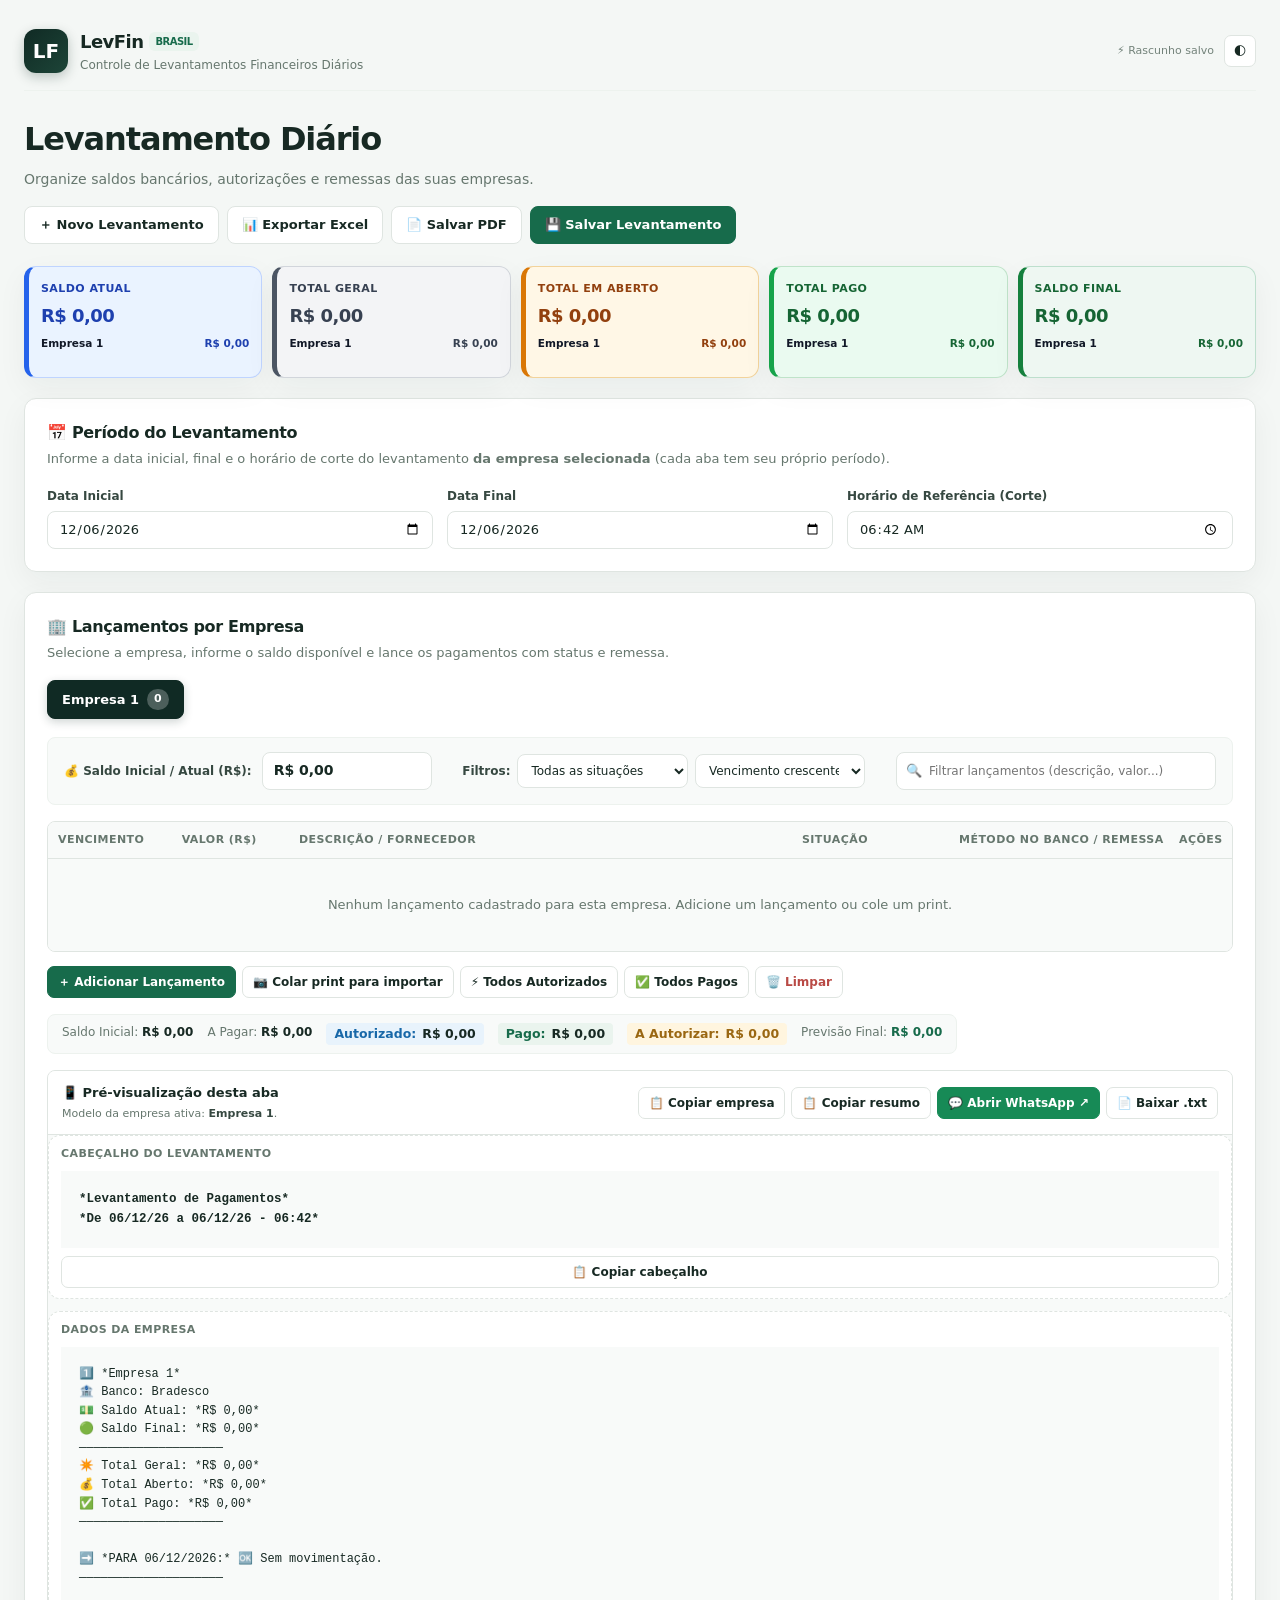
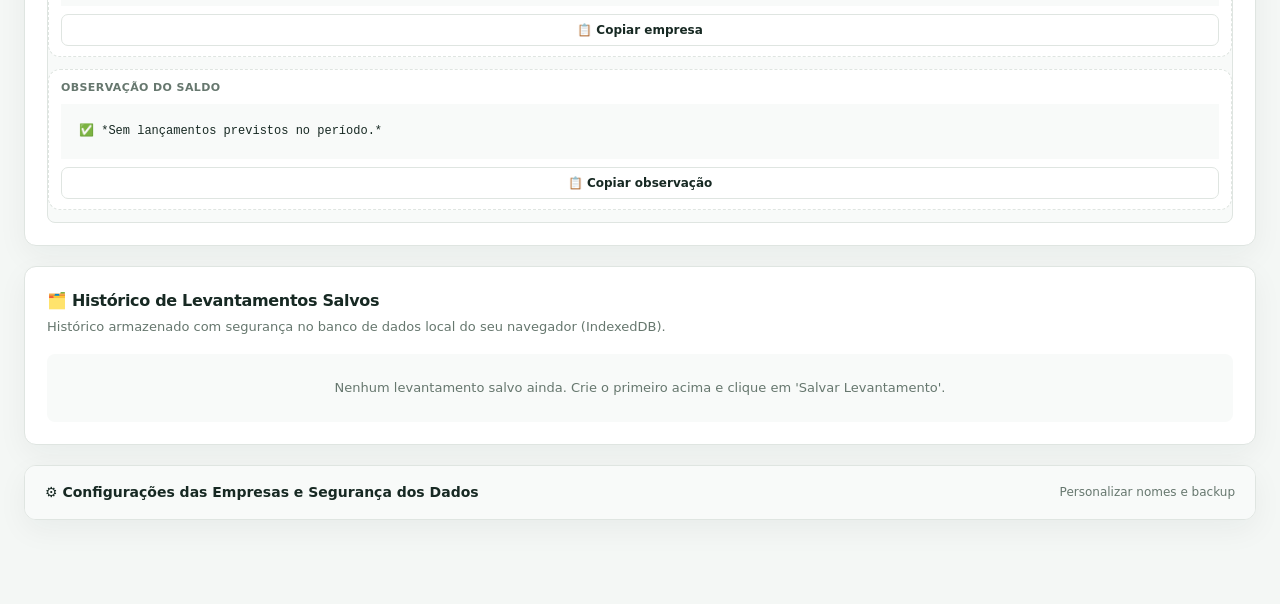
==== commit 8fbb8bf1: "Up 17/11 18:28" ====
--- a/index.html
+++ b/index.html
@@ -40,23 +40,30 @@
 
     <!-- Stat Cards Overview -->
     <section class="overview" aria-label="Resumo do levantamento atual">
-      <article class="stat-card card-balance">
-        <div class="stat-label">Saldo Consolidado</div>
+      <article class="stat-card tone-balance" id="overallBalanceCard">
+        <div class="stat-label">Saldo Atual</div>
         <div class="stat-value" id="overallBalance">R$ 0,00</div>
         <div class="stat-breakdown" id="balanceByCompany"></div>
-        <div class="stat-note" id="balanceNote">Soma dos saldos atuais informados</div>
-      </article>
-      <article class="stat-card card-pending">
-        <div class="stat-label">Total a Autorizar</div>
-        <div class="stat-value" id="overallPending">R$ 0,00</div>
-        <div class="stat-breakdown" id="pendingByCompany"></div>
-        <div class="stat-note">Pagamentos em situação pendente</div>
-      </article>
-      <article class="stat-card card-forecast">
-        <div class="stat-label">Previsão de Saldo Final</div>
-        <div class="stat-value" id="overallForecast">R$ 0,00</div>
-        <div class="stat-breakdown" id="forecastByCompany"></div>
-        <div class="stat-note">Saldo consolidado menos saídas a autorizar</div>
+      </article>
+      <article class="stat-card tone-general" id="overallGeneralCard">
+        <div class="stat-label">Total Geral</div>
+        <div class="stat-value" id="overallGeneral">R$ 0,00</div>
+        <div class="stat-breakdown" id="generalByCompany"></div>
+      </article>
+      <article class="stat-card tone-open" id="overallOpenCard">
+        <div class="stat-label">Total em Aberto</div>
+        <div class="stat-value" id="overallOpen">R$ 0,00</div>
+        <div class="stat-breakdown" id="openByCompany"></div>
+      </article>
+      <article class="stat-card tone-paid" id="overallPaidCard">
+        <div class="stat-label">Total Pago</div>
+        <div class="stat-value" id="overallPaid">R$ 0,00</div>
+        <div class="stat-breakdown" id="paidByCompany"></div>
+      </article>
+      <article class="stat-card tone-final" id="overallFinalCard">
+        <div class="stat-label">Saldo Final</div>
+        <div class="stat-value" id="overallFinal">R$ 0,00</div>
+        <div class="stat-breakdown" id="finalByCompany"></div>
       </article>
     </section>
 
--- a/styles.css
+++ b/styles.css
@@ -340,8 +340,8 @@
     /* Cards de Estatísticas / Resumo */
     .overview {
       display: grid;
-      grid-template-columns: repeat(3, 1fr);
-      gap: 14px;
+      grid-template-columns: repeat(5, minmax(0, 1fr));
+      gap: 10px;
       margin-bottom: 20px;
     }
     .stat-card, .panel {
@@ -351,65 +351,71 @@
       box-shadow: var(--shadow);
     }
     .stat-card {
-      min-height: 104px;
-      padding: 18px 20px;
+      min-width: 0;
+      min-height: 112px;
+      padding: 14px 12px 12px;
       display: flex;
       flex-direction: column;
-      justify-content: space-between;
+      justify-content: flex-start;
       position: relative;
       overflow: hidden;
-    }
-    .stat-card::before {
-      content: "";
-      position: absolute;
-      top: 0;
-      left: 0;
-      right: 0;
-      height: 3px;
-      background: transparent;
-    }
-    .stat-card.card-balance::before { background: var(--blue); }
-    .stat-card.card-pending::before { background: var(--amber); }
-    .stat-card.card-forecast::before { background: var(--green); }
+      border-left: 5px solid transparent;
+    }
+    .stat-card::before { content: none; }
+    .stat-card.tone-balance { background: #eaf3ff; border-color: #bfd4ff; border-left-color: #2563eb; }
+    .stat-card.tone-balance .stat-label, .stat-card.tone-balance .stat-value, .stat-card.tone-balance .stat-breakdown-row strong { color: #1e40af; }
+    .stat-card.tone-general { background: #f3f4f6; border-color: #d1d5db; border-left-color: #4b5563; }
+    .stat-card.tone-general .stat-label, .stat-card.tone-general .stat-value, .stat-card.tone-general .stat-breakdown-row strong { color: #374151; }
+    .stat-card.tone-open { background: #fff7e6; border-color: #f2d39b; border-left-color: #d97706; }
+    .stat-card.tone-open .stat-label, .stat-card.tone-open .stat-value, .stat-card.tone-open .stat-breakdown-row strong { color: #92400e; }
+    .stat-card.tone-paid { background: #eafaf0; border-color: #bfe3c9; border-left-color: #16a34a; }
+    .stat-card.tone-paid .stat-label, .stat-card.tone-paid .stat-value, .stat-card.tone-paid .stat-breakdown-row strong { color: #166534; }
+    .stat-card.tone-final { background: #eef7f2; border-color: #bddfcd; border-left-color: #15803d; }
+    .stat-card.tone-final .stat-label, .stat-card.tone-final .stat-value, .stat-card.tone-final .stat-breakdown-row strong { color: #166534; }
+    .stat-card.tone-final.is-negative { background: #fef2f2; border-color: #f3c2c2; border-left-color: #dc2626; }
+    .stat-card.tone-final.is-negative .stat-label, .stat-card.tone-final.is-negative .stat-value, .stat-card.tone-final.is-negative .stat-breakdown-row strong { color: #991b1b; }
+    .stat-card.tone-final.is-positive .stat-label, .stat-card.tone-final.is-positive .stat-value, .stat-card.tone-final.is-positive .stat-breakdown-row strong { color: #166534; }
     .stat-label {
       color: var(--muted);
-      font-size: 12px;
-      font-weight: 600;
+      font-size: 11px;
+      font-weight: 700;
       text-transform: uppercase;
       letter-spacing: .04em;
     }
     .stat-value {
-      margin-top: 8px;
-      font-size: 24px;
+      margin-top: 4px;
+      font-size: 18px;
       font-weight: 800;
       letter-spacing: -.03em;
       font-variant-numeric: tabular-nums;
     }
     .stat-breakdown {
       display: grid;
-      gap: 3px;
-      margin-top: 10px;
-      font-size: 11px;
-      line-height: 1.25;
+      gap: 2px;
+      margin-top: 8px;
+      font-size: 10.5px;
+      line-height: 1.2;
       font-variant-numeric: tabular-nums;
     }
     .stat-breakdown-row {
       display: flex;
       align-items: baseline;
       justify-content: space-between;
-      gap: 8px;
-      color: var(--ink-secondary);
+      gap: 6px;
+      color: var(--ink);
     }
     .stat-breakdown-row span {
       min-width: 0;
       overflow: hidden;
       text-overflow: ellipsis;
       white-space: nowrap;
+      color: #111827;
+      font-weight: 600;
     }
     .stat-breakdown-row strong {
       flex: 0 0 auto;
       color: var(--ink);
-      font-weight: 700;
+      font-weight: 800;
     }
     .stat-note {
       margin-top: 4px;
@@ -1370,7 +1376,6 @@
 
     /* Responsividade */
     @media (max-width: 960px) {
-      .overview { grid-template-columns: 1fr; }
       .settings-grid { grid-template-columns: repeat(2, 1fr); }
       .field-grid { grid-template-columns: 1fr 1fr; }
     }
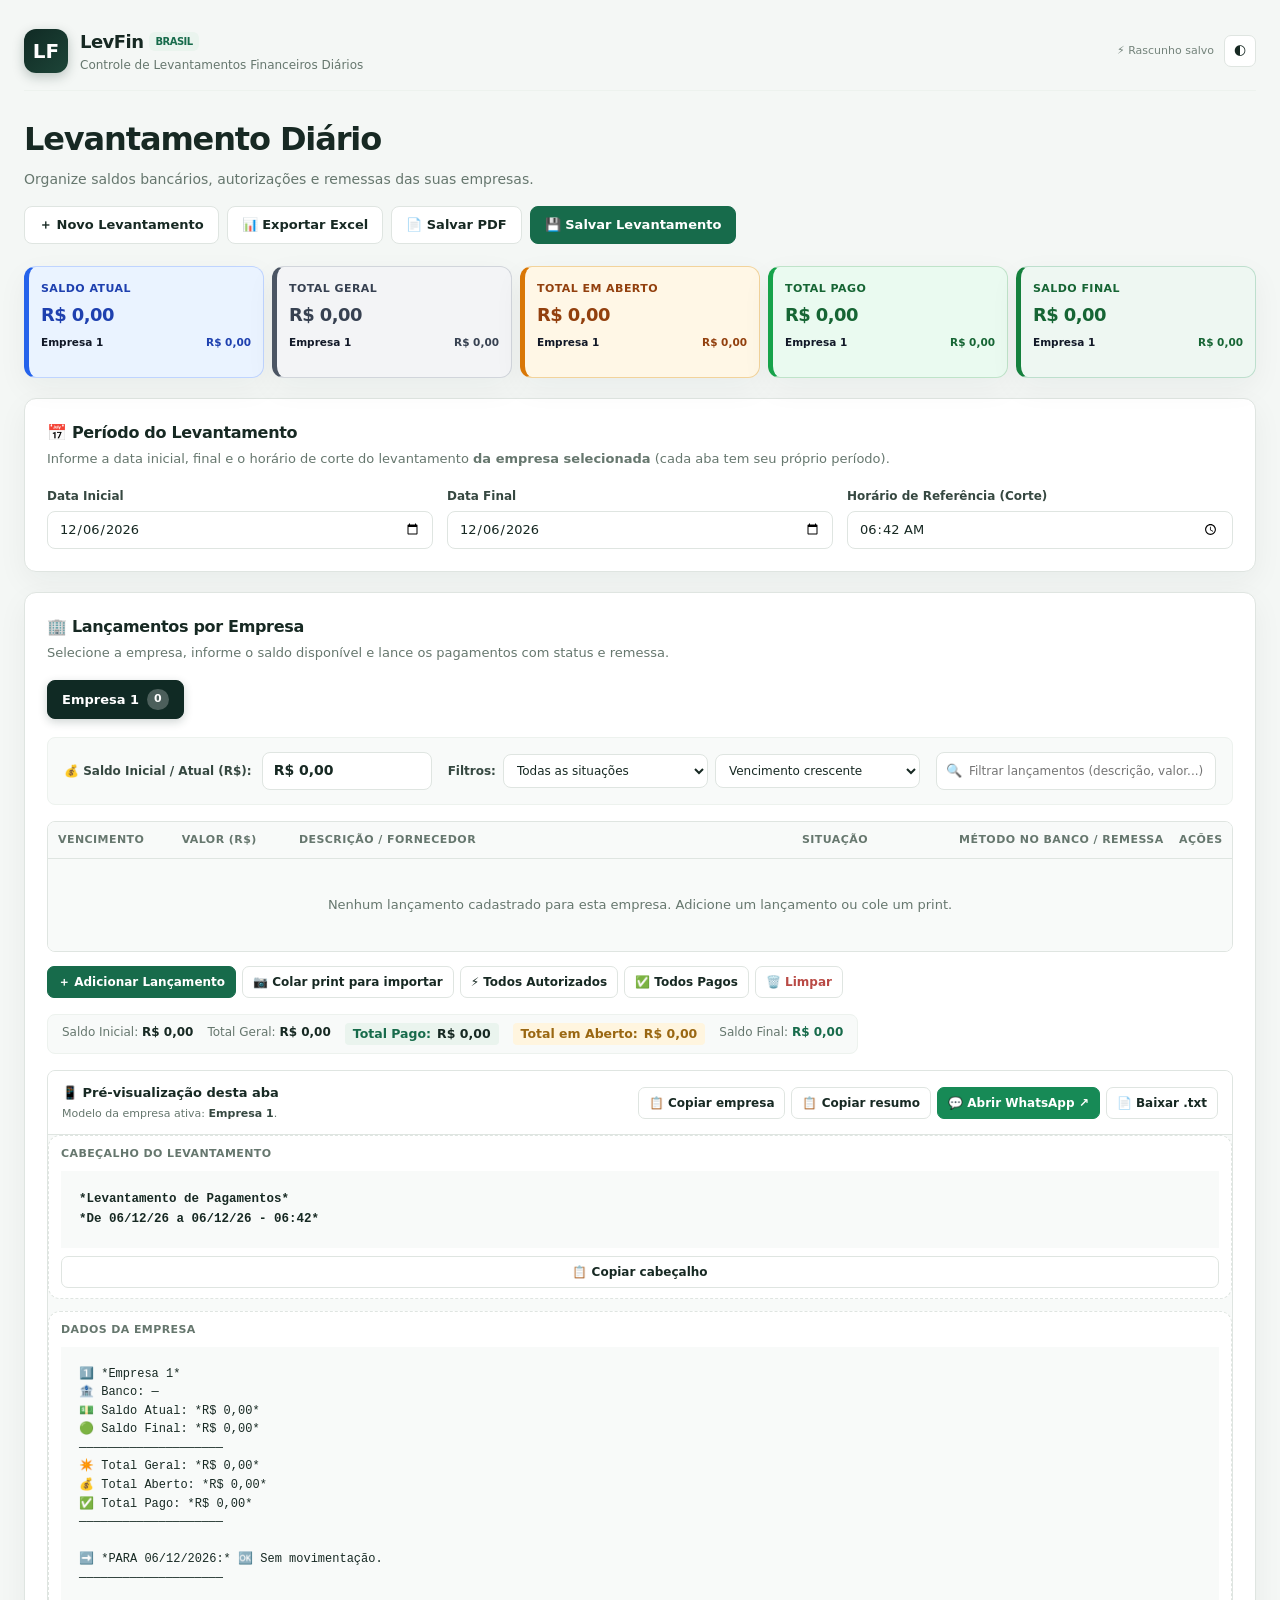
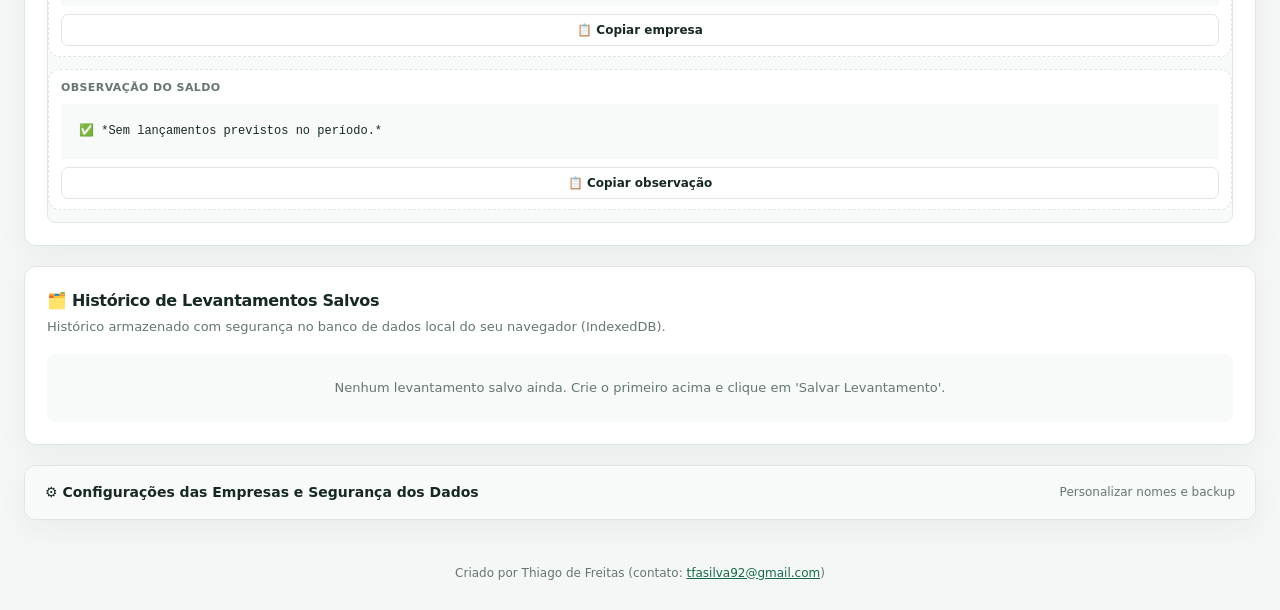
==== commit 2d220558: "Up 17/11 19:13" ====
--- a/index.html
+++ b/index.html
@@ -256,18 +256,41 @@
 
     <!-- Configurações das Empresas e Backup / Restauração -->
     <details class="custom-section" id="settingsDetails">
-      <summary>
+      <summary id="settingsSummary">
         <span>⚙️ Configurações das Empresas e Segurança dos Dados</span>
         <span style="font-size: 12px; font-weight: 500; color: var(--muted);">Personalizar nomes e backup</span>
       </summary>
-      <div class="custom-section-content">
-        <h4 style="margin: 0 0 10px 0; font-size: 14px;">Nomes das 5 Empresas</h4>
-        <p style="margin: 0 0 14px 0; font-size: 12px; color: var(--muted);">Altere os nomes padrão conforme as empresas do seu grupo:</p>
+      <div class="custom-section-content" id="settingsContent">
+        <h4 style="margin: 0 0 10px 0; font-size: 14px;">🏦 Empresas e Bancos</h4>
+        <p style="margin: 0 0 14px 0; font-size: 12px; color: var(--muted);">Informe o nome de cada empresa e o banco correspondente (conforme a quantidade de empresas).</p>
         <div class="settings-grid" id="settingsGrid"></div>
         <div style="margin-top: 14px; display: flex; gap: 8px; flex-wrap: wrap;">
-          <button class="button small primary" id="saveCompanyNamesBtn" type="button">Salvar Nomes</button>
+          <button class="button small primary" id="saveCompanyNamesBtn" type="button">Salvar Empresas e Bancos</button>
           <button class="button small" id="addCompanyBtn" type="button">＋ Adicionar Empresa</button>
-          <button class="button small" id="resetCompanyNamesBtn" type="button">Restaurar Nomes Padrão</button>
+          <button class="button small" id="resetCompanyNamesBtn" type="button">Restaurar Padrão</button>
+        </div>
+
+        <hr style="border: none; border-top: 1px solid var(--line); margin: 24px 0;">
+
+        <h4 style="margin: 0 0 10px 0; font-size: 14px;">Situações dos Lançamentos</h4>
+        <p style="margin: 0 0 10px 0; font-size: 12px; color: var(--muted);">Inclua, altere ou exclua situações. Defina se o método no banco/remessa é obrigatório e como a situação conta nos totais (em aberto, autorizado ou pago).</p>
+        <div id="statusConfigList" class="config-list"></div>
+        <div style="margin-top: 10px; display: flex; gap: 8px; flex-wrap: wrap;">
+          <button class="button small" id="addStatusBtn" type="button">＋ Adicionar Situação</button>
+        </div>
+
+        <hr style="border: none; border-top: 1px solid var(--line); margin: 24px 0;">
+
+        <h4 style="margin: 0 0 10px 0; font-size: 14px;">Métodos no Banco / Remessa</h4>
+        <p style="margin: 0 0 10px 0; font-size: 12px; color: var(--muted);">Inclua, altere ou exclua métodos e defina se exigem data de remessa.</p>
+        <div id="remittanceConfigList" class="config-list"></div>
+        <div style="margin-top: 10px; display: flex; gap: 8px; flex-wrap: wrap;">
+          <button class="button small" id="addRemittanceBtn" type="button">＋ Adicionar Método</button>
+        </div>
+
+        <div style="margin-top: 18px; display: flex; gap: 8px; flex-wrap: wrap;">
+          <button class="button small primary" id="saveAppConfigBtn" type="button">💾 Salvar Configurações (Banco/Situações/Métodos)</button>
+          <button class="button small" id="resetAppConfigBtn" type="button">Restaurar Padrão</button>
         </div>
 
         <hr style="border: none; border-top: 1px solid var(--line); margin: 24px 0;">
@@ -285,14 +308,22 @@
         <h4 style="margin: 0 0 10px 0; font-size: 14px;">🔒 Senha do histórico</h4>
         <p style="margin: 0 0 14px 0; font-size: 12px; color: var(--muted);">A senha bloqueia a visualização dos levantamentos salvos após recarregar a página. Ela é armazenada apenas como hash neste navegador.</p>
         <div class="history-password-fields">
-          <input id="historyPasswordInput" type="password" autocomplete="new-password" placeholder="Nova senha (mínimo 6 caracteres)">
-          <input id="historyPasswordConfirm" type="password" autocomplete="new-password" placeholder="Confirmar nova senha">
+          <div class="password-field">
+            <input id="historyPasswordInput" type="password" autocomplete="new-password" placeholder="Nova senha (mínimo 6 caracteres)">
+            <button type="button" class="password-toggle" data-target="historyPasswordInput" aria-label="Mostrar senha" title="Mostrar senha">👁</button>
+          </div>
+          <div class="password-field">
+            <input id="historyPasswordConfirm" type="password" autocomplete="new-password" placeholder="Confirmar nova senha">
+            <button type="button" class="password-toggle" data-target="historyPasswordConfirm" aria-label="Mostrar senha" title="Mostrar senha">👁</button>
+          </div>
           <button class="button small primary" id="saveHistoryPasswordButton" type="button">Definir / Alterar Senha</button>
           <button class="button small" id="lockHistoryButton" type="button">🔒 Bloquear Histórico</button>
         </div>
       </div>
     </details>
   </main>
+
+  <footer class="app-footer">Criado por Thiago de Freitas (contato: <a href="mailto:tfasilva92@gmail.com">tfasilva92@gmail.com</a>)</footer>
 
   <!-- Notificação Toast -->
   <div class="notice hidden" id="notice" role="status" aria-live="polite"></div>
--- a/styles.css
+++ b/styles.css
@@ -79,11 +79,26 @@
     button, input, select, textarea { font: inherit; }
     button { cursor: pointer; }
 
+    html, body {
+      max-width: 100%;
+      overflow-x: hidden;
+    }
+
     .shell {
       max-width: 1280px;
       margin: 0 auto;
-      padding: 28px 24px 64px;
-    }
+      padding: 28px 24px 24px;
+    }
+
+    .app-footer {
+      max-width: 1280px;
+      margin: 0 auto;
+      padding: 0 24px 28px;
+      color: var(--muted);
+      font-size: 12px;
+      text-align: center;
+    }
+    .app-footer a { color: var(--green); }
 
     /* Barra Superior */
     .topbar {
@@ -341,7 +356,7 @@
     .overview {
       display: grid;
       grid-template-columns: repeat(5, minmax(0, 1fr));
-      gap: 10px;
+      gap: 8px;
       margin-bottom: 20px;
     }
     .stat-card, .panel {
@@ -384,10 +399,13 @@
     }
     .stat-value {
       margin-top: 4px;
-      font-size: 18px;
+      font-size: clamp(14px, 1.4vw, 18px);
       font-weight: 800;
       letter-spacing: -.03em;
       font-variant-numeric: tabular-nums;
+      white-space: nowrap;
+      overflow: hidden;
+      text-overflow: ellipsis;
     }
     .stat-breakdown {
       display: grid;
@@ -1252,8 +1270,39 @@
       color: var(--ink);
       background: var(--paper-elevated);
       border: 1px solid var(--line);
-      border-radius: var(--radius-sm);
-    }
+      border-radius: 7px;
+      font: inherit;
+      font-size: 13px;
+    }
+
+    .password-field {
+      position: relative;
+      display: inline-flex;
+      align-items: center;
+    }
+    .password-field input {
+      width: 100%;
+      padding-right: 38px !important;
+    }
+    .password-toggle {
+      position: absolute;
+      right: 6px;
+      top: 50%;
+      transform: translateY(-50%);
+      background: transparent;
+      border: none;
+      cursor: pointer;
+      font-size: 14px;
+      line-height: 1;
+      padding: 2px 4px;
+      color: var(--muted);
+    }
+    .password-toggle:hover { color: var(--ink); }
+    .history-password-fields .password-field {
+      min-width: 220px;
+      flex: 1 1 220px;
+    }
+    .history-password-fields .password-field input { min-height: 34px; }
 
     /* Notificação Toast */
     .notice {
@@ -1507,4 +1556,12 @@
   .remittance-status-paid { color: var(--green); background: var(--green-pale, rgba(34, 197, 94, .14)); border-color: rgba(34, 197, 94, .35); }
   .remittance-status-pending { color: var(--amber); background: var(--amber-pale, rgba(245, 158, 11, .14)); border-color: rgba(245, 158, 11, .35); }
   .remittance-status-confirmation { color: var(--indigo, #6366f1); background: rgba(99, 102, 241, .14); border-color: rgba(99, 102, 241, .35); }
+
+  .config-list { display: grid; gap: 10px; }
+  .config-row { display: grid; grid-template-columns: 1.4fr .9fr .9fr .7fr auto; gap: 8px; align-items: end; padding: 10px; border: 1px solid var(--line); border-radius: 8px; background: var(--canvas-subtle); }
+  .config-row.remittance-row { grid-template-columns: 1.6fr 1fr .8fr auto; }
+  .config-row label { font-size: 11px; color: var(--muted); margin-bottom: 4px; display: block; }
+  .config-row input, .config-row select { width: 100%; min-height: 34px; }
+  .config-row .button { align-self: end; }
+  @media (max-width: 900px) { .config-row, .config-row.remittance-row { grid-template-columns: 1fr 1fr; } }
     
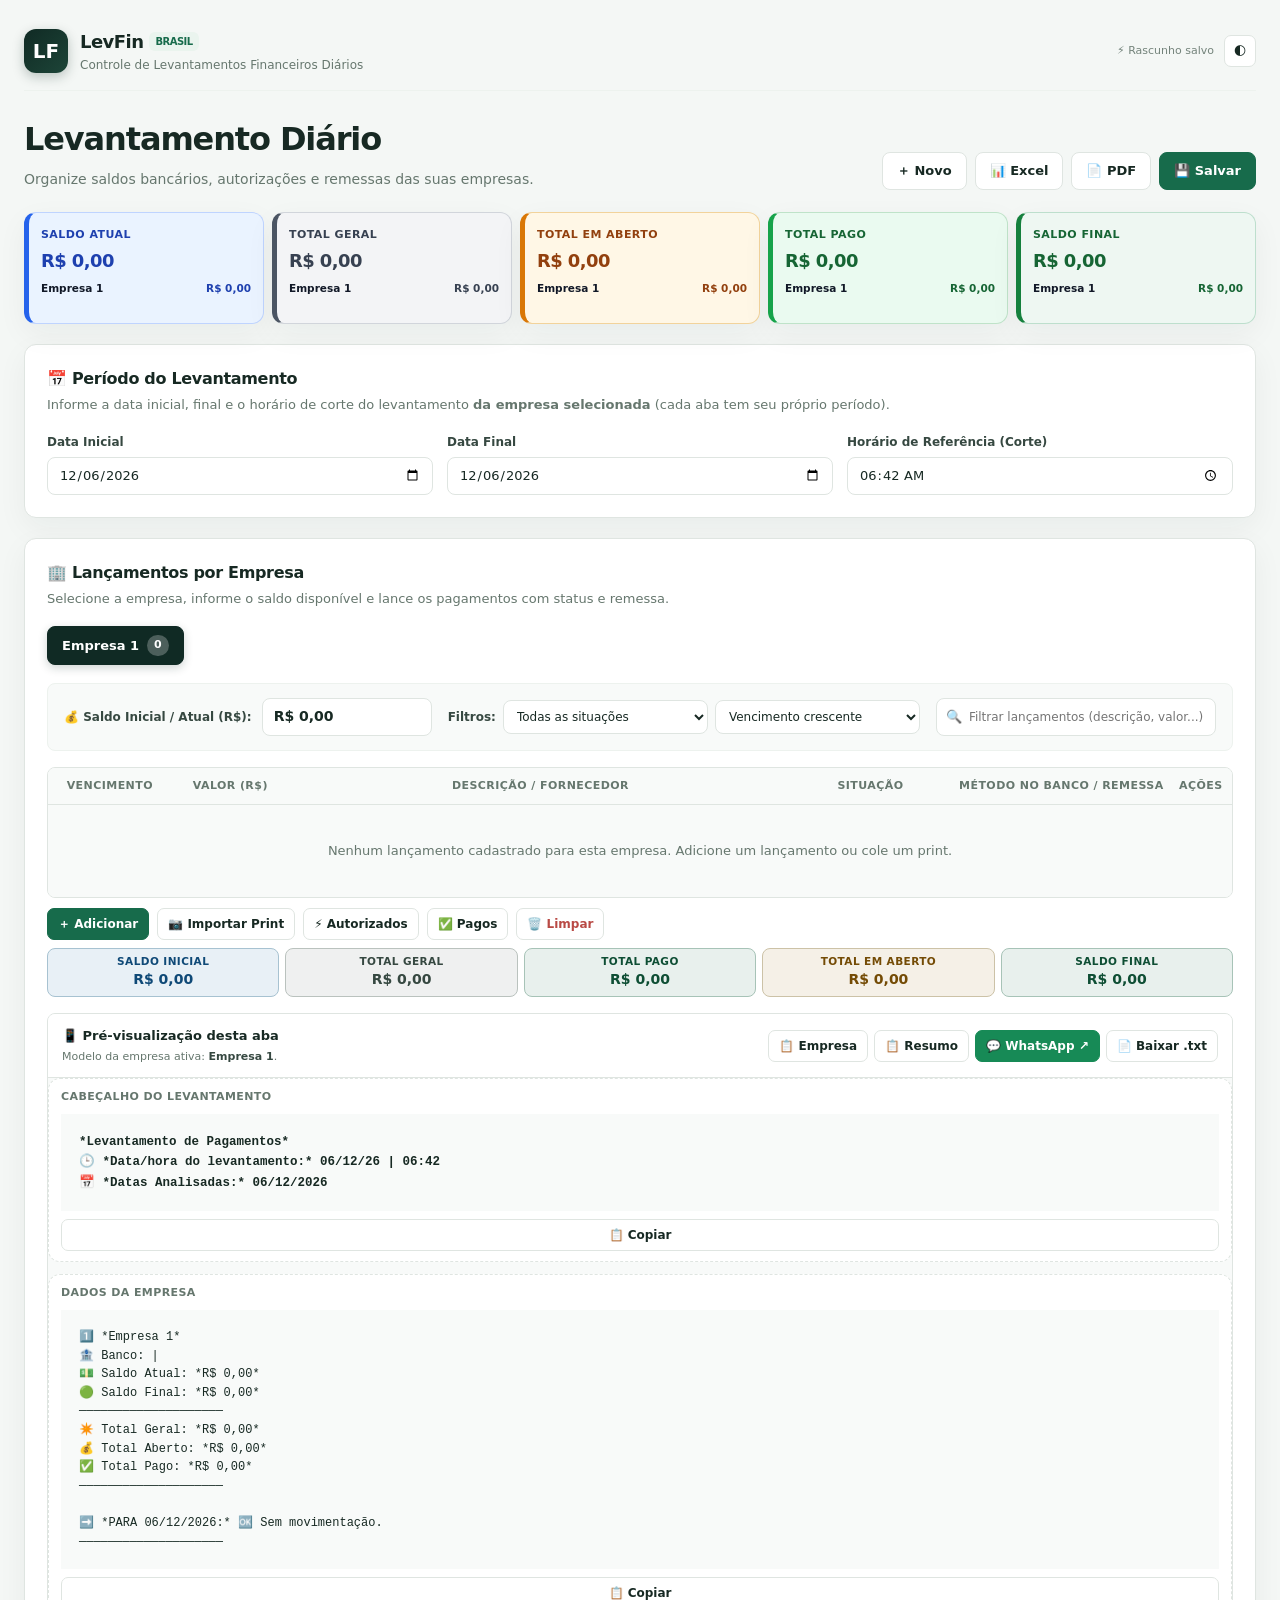
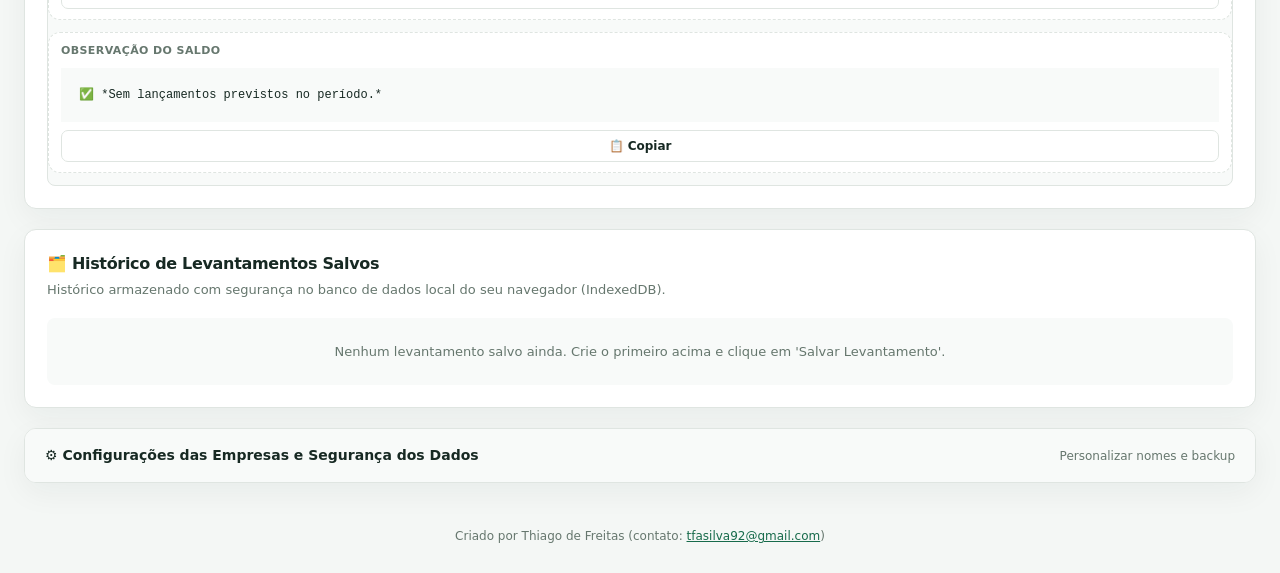
==== commit f2668c3d: "Up 23/11 12:16 Resumo das atualizações realizadas:  Período de Levantamento Dinâmico (Datas Inicial " ====
--- a/index.html
+++ b/index.html
@@ -31,10 +31,10 @@
         <p class="subtitle">Organize saldos bancários, autorizações e remessas das suas empresas.</p>
       </div>
       <div class="actions">
-        <button class="button" id="newReportButton" type="button">＋ Novo Levantamento</button>
-        <button class="button" id="exportCsvButton" type="button" title="Exportar dados para Excel/Sheets">📊 Exportar Excel</button>
-        <button class="button" id="printPdfButton" type="button">📄 Salvar PDF</button>
-        <button class="button primary" id="saveReportButton" type="button">💾 Salvar Levantamento</button>
+        <button class="button" id="newReportButton" type="button" title="Novo Levantamento">＋ Novo</button>
+        <button class="button" id="exportCsvButton" type="button" title="Exportar dados para Excel/Sheets">📊 Excel</button>
+        <button class="button" id="printPdfButton" type="button" title="Salvar PDF">📄 PDF</button>
+        <button class="button primary" id="saveReportButton" type="button" title="Salvar Levantamento">💾 Salvar</button>
       </div>
     </section>
 
@@ -159,10 +159,10 @@
 
       <div class="table-bottom-bar">
         <div class="quick-batch-actions">
-          <button class="button small primary" id="addPaymentButton" type="button">＋ Adicionar Lançamento</button>
-          <button class="button small" id="openPrintDialogButton" type="button">📷 Colar print para importar</button>
-          <button class="button small" id="markAllAuthorizedButton" type="button" title="Marcar todos os lançamentos desta empresa como autorizados">⚡ Todos Autorizados</button>
-          <button class="button small" id="markAllPaidButton" type="button" title="Marcar todos os lançamentos desta empresa como pagos">✅ Todos Pagos</button>
+          <button class="button small primary" id="addPaymentButton" type="button" title="Adicionar Lançamento">＋ Adicionar</button>
+          <button class="button small" id="openPrintDialogButton" type="button" title="Colar print para importar">📷 Importar Print</button>
+          <button class="button small" id="markAllAuthorizedButton" type="button" title="Marcar todos os lançamentos desta empresa como autorizados">⚡ Autorizados</button>
+          <button class="button small" id="markAllPaidButton" type="button" title="Marcar todos os lançamentos desta empresa como pagos">✅ Pagos</button>
           <button class="button small danger" id="clearCompanyPaymentsButton" type="button" title="Remover todos os lançamentos da empresa atual">🗑️ Limpar</button>
         </div>
         <div class="company-totals" id="companyTotals"></div>
@@ -175,26 +175,26 @@
             <p>Modelo da empresa ativa: <strong id="companyPreviewName">atual</strong>.</p>
           </div>
           <div class="company-preview-actions">
-            <button class="button small" id="copyCompanyReportButton" type="button">📋 Copiar empresa</button>
-            <button class="button small" id="copyReportButton" type="button">📋 Copiar resumo</button>
-            <button class="button small whatsapp" id="whatsappButton" type="button">💬 Abrir WhatsApp ↗</button>
-            <button class="button small" id="downloadReportButton" type="button">📄 Baixar .txt</button>
+            <button class="button small" id="copyCompanyReportButton" type="button" title="Copiar empresa">📋 Empresa</button>
+            <button class="button small" id="copyReportButton" type="button" title="Copiar resumo">📋 Resumo</button>
+            <button class="button small whatsapp" id="whatsappButton" type="button" title="Abrir no WhatsApp">💬 WhatsApp ↗</button>
+            <button class="button small" id="downloadReportButton" type="button" title="Baixar relatório em texto">📄 Baixar .txt</button>
           </div>
         </div>
         <div class="company-preview-header-box" id="companyPreviewHeaderBox" title="Cabeçalho do levantamento — copie individualmente">
           <span class="company-preview-header-label">Cabeçalho do Levantamento</span>
           <div class="whatsapp-bubble company-preview-header-bubble" id="companyWhatsAppHeader">--</div>
-          <button class="button small" id="copyPreviewHeaderButton" type="button">📋 Copiar cabeçalho</button>
+          <button class="button small" id="copyPreviewHeaderButton" type="button" title="Copiar cabeçalho">📋 Copiar</button>
         </div>
         <div class="company-preview-header-box" id="companyPreviewBodyBox" title="Dados da empresa — copie individualmente">
           <span class="company-preview-header-label">Dados da Empresa</span>
           <div class="whatsapp-bubble company-preview-bubble" id="companyWhatsAppPreview">Preencha os dados do levantamento para visualizar a mensagem.</div>
-          <button class="button small" id="copyPreviewCompanyButton" type="button">📋 Copiar empresa</button>
+          <button class="button small" id="copyPreviewCompanyButton" type="button" title="Copiar dados da empresa">📋 Copiar</button>
         </div>
         <div class="company-preview-header-box" id="companyPreviewObservationBox" title="Observação financeira da empresa — copie individualmente">
           <span class="company-preview-header-label">Observação do Saldo</span>
           <div class="whatsapp-bubble company-preview-bubble" id="companyWhatsAppObservation" style="font-weight: 500;">Calculando observação...</div>
-          <button class="button small" id="copyPreviewObservationButton" type="button">📋 Copiar observação</button>
+          <button class="button small" id="copyPreviewObservationButton" type="button" title="Copiar observação">📋 Copiar</button>
         </div>
       </section>
 
@@ -219,7 +219,7 @@
             <progress class="import-progress hidden" id="ocrProgress" max="1" value="0"></progress>
           </div>
           <div class="hidden" id="ocrReview">
-            <p class="import-warning">⚠️ <b>Atenção:</b> Revise os campos identificados antes de confirmar. Métodos de remessa bancária e datas de remessa devem ser selecionados abaixo.</p>
+            <p class="import-warning">⚠️ <b>Atenção:</b> Revise os campos identificados antes de confirmar. O método no banco/remessa poderá ser definido ou ajustado diretamente na tabela principal após a importação.</p>
             <div class="import-list-controls">
               <input id="ocrFilterInput" type="search" placeholder="Filtrar por fornecedor, valor ou data..." aria-label="Filtrar conferência OCR">
               <select id="ocrSort" aria-label="Ordenar conferência OCR">
@@ -233,8 +233,8 @@
             <div class="import-preview" id="ocrRows"></div>
             <div class="ocr-summary" id="ocrSummary" aria-live="polite"></div>
             <div class="import-actions">
-              <button class="button primary small" id="importRecognizedButton" type="button">Adicionar lançamentos à empresa</button>
-              <button class="button small" id="cancelImportButton" type="button">Cancelar</button>
+              <button class="button primary small" id="importRecognizedButton" type="button" title="Confirmar e adicionar lançamentos à empresa">＋ Adicionar à empresa</button>
+              <button class="button small" id="cancelImportButton" type="button" title="Cancelar importação">✕ Cancelar</button>
             </div>
           </div>
         </div>
--- a/styles.css
+++ b/styles.css
@@ -676,6 +676,7 @@
       letter-spacing: .04em;
       text-transform: uppercase;
       white-space: nowrap;
+      text-align: center;
     }
     td {
       padding: 8px 5px;
@@ -684,6 +685,34 @@
     }
     tbody tr:hover {
       background: rgba(23, 107, 75, .02);
+    }
+    .payment-subtotal-method-row td {
+      padding: 3px 8px;
+      background: rgba(23, 107, 75, 0.04);
+      border-bottom: 1px dashed var(--line);
+      font-size: 11px;
+      color: var(--ink-secondary);
+    }
+    .payment-subtotal-method-content {
+      display: flex;
+      justify-content: flex-end;
+      align-items: center;
+      gap: 14px;
+      padding: 2px 12px;
+      text-align: right;
+    }
+    .payment-subtotal-method-content span {
+      font-size: 11px;
+      font-weight: 600;
+      color: var(--ink-secondary);
+    }
+    .payment-subtotal-method-content strong {
+      font-size: 12px;
+      font-weight: 800;
+      color: var(--ink);
+      font-variant-numeric: tabular-nums;
+      min-width: 90px;
+      text-align: right;
     }
     .payment-date-total td {
       padding: 0;
@@ -692,24 +721,86 @@
       background: var(--canvas-subtle);
       color: var(--ink-secondary);
       font-size: 11px;
-      font-weight: 700;
+      font-weight: 600;
     }
     .payment-date-total-content {
       display: flex;
-      align-items: center;
-      justify-content: flex-end;
-      gap: 18px;
+      flex-direction: row;
+      align-items: center;
+      justify-content: flex-start;
+      gap: 8px;
       width: 100%;
-      min-height: 30px;
-      padding: 5px 10px;
-      text-align: right;
-    }
-    .payment-date-total-content strong {
+      padding: 4px 8px;
+      text-align: left;
+      flex-wrap: nowrap;
+    }
+    .day-total-title {
+      font-size: 10.5px;
+      font-weight: 700;
+      text-transform: uppercase;
+      letter-spacing: .04em;
+      color: var(--ink-secondary);
+      white-space: nowrap;
+      flex: 0 0 auto;
+    }
+    .day-total-metrics {
+      display: flex;
+      flex-wrap: nowrap;
+      justify-content: space-between;
+      align-items: stretch;
+      gap: 8px;
+      flex: 1 1 auto;
+      min-width: 0;
+    }
+    .day-total-chip {
+      display: inline-flex;
+      flex-direction: row;
+      align-items: center;
+      justify-content: center;
+      gap: 8px;
+      flex: 0 0 auto;
+      padding: 4px 10px;
+      border: 1px solid var(--line);
+      border-radius: 7px;
+      background: var(--paper-elevated);
+      white-space: nowrap;
+    }
+    .day-total-chip-label {
+      font-size: 10px;
+      color: var(--muted);
+      line-height: 1.2;
+      text-align: left;
+      white-space: nowrap;
+    }
+    .day-total-chip strong {
+      font-size: 12px;
       color: var(--ink);
       font-variant-numeric: tabular-nums;
       white-space: nowrap;
-      min-width: 110px;
-    }
+      flex: 0 0 auto;
+      text-align: right;
+    }
+    .day-total-chip.tone-open {
+      background: color-mix(in srgb, var(--amber) 8%, var(--paper-elevated));
+      border-color: color-mix(in srgb, var(--amber) 22%, var(--line));
+    }
+    .day-total-chip.tone-open .day-total-chip-label { color: var(--amber-badge-text); }
+    .day-total-chip.tone-authorized {
+      background: color-mix(in srgb, var(--blue) 8%, var(--paper-elevated));
+      border-color: color-mix(in srgb, var(--blue) 22%, var(--line));
+    }
+    .day-total-chip.tone-authorized .day-total-chip-label { color: var(--blue-badge-text); }
+    .day-total-chip.tone-paid {
+      background: color-mix(in srgb, var(--green) 8%, var(--paper-elevated));
+      border-color: color-mix(in srgb, var(--green) 22%, var(--line));
+    }
+    .day-total-chip.tone-paid .day-total-chip-label { color: var(--green-badge-text); }
+    .day-total-chip.is-overall {
+      background: color-mix(in srgb, var(--ink-secondary) 7%, var(--paper-elevated));
+      border-color: color-mix(in srgb, var(--ink-secondary) 20%, var(--line));
+    }
+    .day-total-chip.is-overall .day-total-chip-label { color: var(--ink-secondary); }
+    .day-total-chip.is-overall strong { color: var(--ink); }
     td input, td select {
       min-height: 34px;
       border-radius: 6px;
@@ -732,13 +823,41 @@
     #paymentRows td:nth-child(2) input[type="text"] {
       max-width: 104px;
     }
+    #paymentRows td:nth-child(4),
+    #paymentRows th:nth-child(4) {
+      text-align: center;
+    }
+    #paymentRows td:nth-child(4) select {
+      text-align: center;
+      text-align-last: center;
+    }
+    #paymentRows td:nth-child(4) select.is-open {
+      text-align: left;
+      text-align-last: left;
+    }
+    #paymentRows td:nth-child(5),
+    #paymentRows th:nth-child(5) {
+      text-align: center;
+    }
     .remittance-cell {
       display: grid;
       grid-template-columns: 1fr;
       gap: 4px;
+      justify-items: center;
+      text-align: center;
     }
     .remittance-cell.has-date {
       grid-template-columns: minmax(0, 1.35fr) minmax(88px, .8fr);
+      justify-items: stretch;
+    }
+    .remittance-cell select,
+    .remittance-cell input[type="date"] {
+      text-align: center;
+      text-align-last: center;
+    }
+    .remittance-cell select.is-open {
+      text-align: left;
+      text-align-last: left;
     }
     .remittance-cell select {
       min-width: 0;
@@ -813,35 +932,67 @@
     /* Ações e Totais da Tabela */
     .table-bottom-bar {
       display: flex;
-      justify-content: space-between;
-      align-items: center;
-      gap: 16px;
-      margin-top: 14px;
+      flex-direction: column;
+      align-items: stretch;
+      gap: 8px;
+      margin-top: 10px;
+    }
+    .quick-batch-actions {
+      display: flex;
+      justify-content: flex-start;
+      gap: 8px;
       flex-wrap: wrap;
     }
-    .quick-batch-actions {
-      display: flex;
-      flex-wrap: wrap;
+    .company-totals {
+      width: 100%;
+    }
+    .totals-grid {
+      display: grid;
+      grid-template-columns: repeat(5, minmax(0, 1fr));
       gap: 6px;
     }
-    .company-totals {
-      display: flex;
-      flex-wrap: wrap;
-      gap: 8px 14px;
-      color: var(--muted);
-      font-size: 12px;
-      padding: 8px 14px;
-      background: var(--canvas-subtle);
-      border-radius: var(--radius-sm);
-      border: 1px solid var(--line-subtle);
-    }
-    .company-totals strong {
+    .totals-item {
+      display: flex;
+      flex-direction: column;
+      align-items: center;
+      justify-content: center;
+      text-align: center;
+      padding: 6px 8px;
+      border: 1px solid var(--line);
+      border-radius: 8px;
+      background: var(--paper-elevated);
+      min-width: 0;
+    }
+    .totals-label {
+      font-size: 10.5px;
+      font-weight: 600;
+      text-transform: uppercase;
+      letter-spacing: .04em;
+      color: var(--muted);
+      margin-bottom: 2px;
+      line-height: 1.2;
+    }
+    .totals-value {
+      font-size: 14px;
+      font-weight: 700;
       color: var(--ink);
       font-variant-numeric: tabular-nums;
     }
-    .company-totals .pending strong { color: var(--amber); }
-    .company-totals .forecast strong { color: var(--green); }
-    .company-totals .forecast strong.money-negative { color: var(--red); }
+    .totals-item.tone-balance { background: color-mix(in srgb, var(--blue) 10%, var(--paper-elevated)); border-color: color-mix(in srgb, var(--blue) 28%, var(--line)); }
+    .totals-item.tone-balance .totals-label, .totals-item.tone-balance .totals-value { color: var(--blue-badge-text); }
+    .totals-item.tone-general { background: color-mix(in srgb, var(--ink-secondary) 8%, var(--paper-elevated)); border-color: color-mix(in srgb, var(--ink-secondary) 22%, var(--line)); }
+    .totals-item.tone-general .totals-label, .totals-item.tone-general .totals-value { color: var(--ink-secondary); }
+    .totals-item.tone-paid { background: color-mix(in srgb, var(--green) 10%, var(--paper-elevated)); border-color: color-mix(in srgb, var(--green) 28%, var(--line)); }
+    .totals-item.tone-paid .totals-label, .totals-item.tone-paid .totals-value { color: var(--green-badge-text); }
+    .totals-item.tone-open { background: color-mix(in srgb, var(--amber) 10%, var(--paper-elevated)); border-color: color-mix(in srgb, var(--amber) 28%, var(--line)); }
+    .totals-item.tone-open .totals-label, .totals-item.tone-open .totals-value { color: var(--amber-badge-text); }
+    .totals-item.tone-final { background: color-mix(in srgb, var(--green) 10%, var(--paper-elevated)); border-color: color-mix(in srgb, var(--green) 28%, var(--line)); }
+    .totals-item.tone-final .totals-label, .totals-item.tone-final .totals-value { color: var(--green-badge-text); }
+    .totals-item.tone-final.is-negative { background: color-mix(in srgb, var(--red) 10%, var(--paper-elevated)); border-color: color-mix(in srgb, var(--red) 28%, var(--line)); }
+    .totals-item.tone-final.is-negative .totals-label, .totals-item.tone-final.is-negative .totals-value { color: var(--red); }
+    @media (max-width: 1100px) { .totals-grid { grid-template-columns: repeat(3, 1fr); } }
+    @media (max-width: 700px) { .totals-grid { grid-template-columns: repeat(2, 1fr); } }
+    @media (max-width: 460px) { .totals-grid { grid-template-columns: 1fr; } }
 
     /* Painel de Importação de Print (OCR) */
     .import-panel {
@@ -1077,8 +1228,11 @@
     }
     .ocr-summary-totals {
       display: flex;
-      gap: 16px;
+      gap: 12px 18px;
       flex-wrap: wrap;
+      justify-content: center;
+      align-items: center;
+      text-align: center;
       padding-top: 10px;
       border-top: 1px solid var(--line);
       color: var(--muted);
@@ -1453,8 +1607,8 @@
         margin: 0 0 4px 2px;
         color: var(--muted);
         font-size: 10.5px;
-        font-weight: 700;
-        content: attr(data-label);
+        font-weight: 600;
+        text-align: left;
       }
       #paymentRows td.description-cell, #paymentRows td.remittance-cell { grid-column: 1 / -1; }
       #paymentRows td:last-child {
@@ -1476,9 +1630,14 @@
         padding: 0;
       }
       #paymentRows tr.payment-date-total .payment-date-total-content {
-        gap: 8px;
-        padding: 7px 10px;
+        justify-content: flex-start;
+        text-align: left;
+        gap: 6px;
+        padding: 4px 8px;
+        flex-wrap: wrap;
       }
+      .day-total-metrics { flex-wrap: wrap; justify-content: flex-start; gap: 6px; }
+      .day-total-chip { flex: 0 0 auto; }
       table thead { display: none; }
       .table-wrap { border: none; }
       table { min-width: 0; width: 100%; table-layout: auto; }
@@ -1506,7 +1665,8 @@
       .payment-filters .list-filter-control { flex: 1 1 180px; }
       .search-filter-box { max-width: 100%; }
       .list-filter-control { width: 100%; }
-      .table-bottom-bar { flex-direction: column; align-items: stretch; }
+      .table-bottom-bar { flex-direction: column; align-items: center; }
+      .company-totals { width: 100%; justify-content: center; }
       .history-item { flex-direction: column; align-items: flex-start; }
       .history-actions { width: 100%; justify-content: flex-end; }
       .import-fields { grid-template-columns: 1fr; }
@@ -1534,7 +1694,7 @@
   .clickable-filter { cursor: pointer; }
   .clickable-filter:hover { opacity: .85; text-decoration: underline; }
 
-  .status-subtotal { display: inline-flex; align-items: center; gap: 6px; font-size: 12px; font-weight: 600; padding: 2px 6px; border-radius: 4px; }
+  .status-subtotal { display: inline-flex; align-items: center; justify-content: center; gap: 6px; font-size: 12px; font-weight: 600; padding: 2px 6px; border-radius: 4px; text-align: center; }
   .status-subtotal.pending { color: var(--amber); background: var(--amber-pale, rgba(245, 158, 11, .10)); }
   .status-subtotal.authorized { color: var(--blue); background: var(--blue-pale, rgba(59, 130, 246, .10)); }
   .status-subtotal.paid { color: var(--green); background: var(--green-pale, rgba(34, 197, 94, .10)); }
@@ -1543,9 +1703,12 @@
 
   /* Caixa "não se aplica" no Método/Remessa, com cor por status */
   .remittance-not-needed {
-    display: inline-flex;
+    display: flex;
     align-items: center;
+    justify-content: center;
     gap: 6px;
+    width: 100%;
+    text-align: center;
     font-size: 11.5px;
     font-weight: 600;
     border-radius: 4px;
@@ -1564,4 +1727,21 @@
   .config-row input, .config-row select { width: 100%; min-height: 34px; }
   .config-row .button { align-self: end; }
   @media (max-width: 900px) { .config-row, .config-row.remittance-row { grid-template-columns: 1fr 1fr; } }
+
+  .settings-gate { padding: 24px 20px; border-top: 1px solid var(--line); background: var(--canvas-subtle); }
+  .settings-gate-card { display: flex; align-items: flex-start; gap: 16px; max-width: 560px; margin: 0 auto; padding: 20px 22px; background: var(--paper); border: 1px solid var(--line); border-radius: var(--radius); box-shadow: var(--shadow-sm); }
+  .settings-gate-icon { flex: 0 0 auto; width: 44px; height: 44px; display: grid; place-items: center; font-size: 20px; border-radius: 12px; background: var(--green-pale); color: var(--green-dark); }
+  .settings-gate-body { flex: 1 1 auto; min-width: 0; }
+  .settings-gate-title { margin: 0; font-size: 16px; font-weight: 700; color: var(--ink); }
+  .settings-gate-description { margin: 4px 0 14px; font-size: 13px; color: var(--muted); line-height: 1.45; }
+  .settings-gate-label { display: block; margin: 0 0 6px; font-size: 12px; font-weight: 600; color: var(--ink-secondary); }
+  .settings-gate-row { display: flex; gap: 10px; align-items: center; flex-wrap: wrap; }
+  .settings-gate-password { flex: 1 1 240px; max-width: 320px; }
+  .settings-gate-password input { min-height: 40px; }
+  .settings-gate-row .button { min-height: 40px; padding: 0 18px; }
+  @media (max-width: 640px) {
+    .settings-gate-card { flex-direction: column; gap: 12px; padding: 16px; }
+    .settings-gate-password { max-width: 100%; width: 100%; }
+    .settings-gate-row .button { width: 100%; }
+  }
     
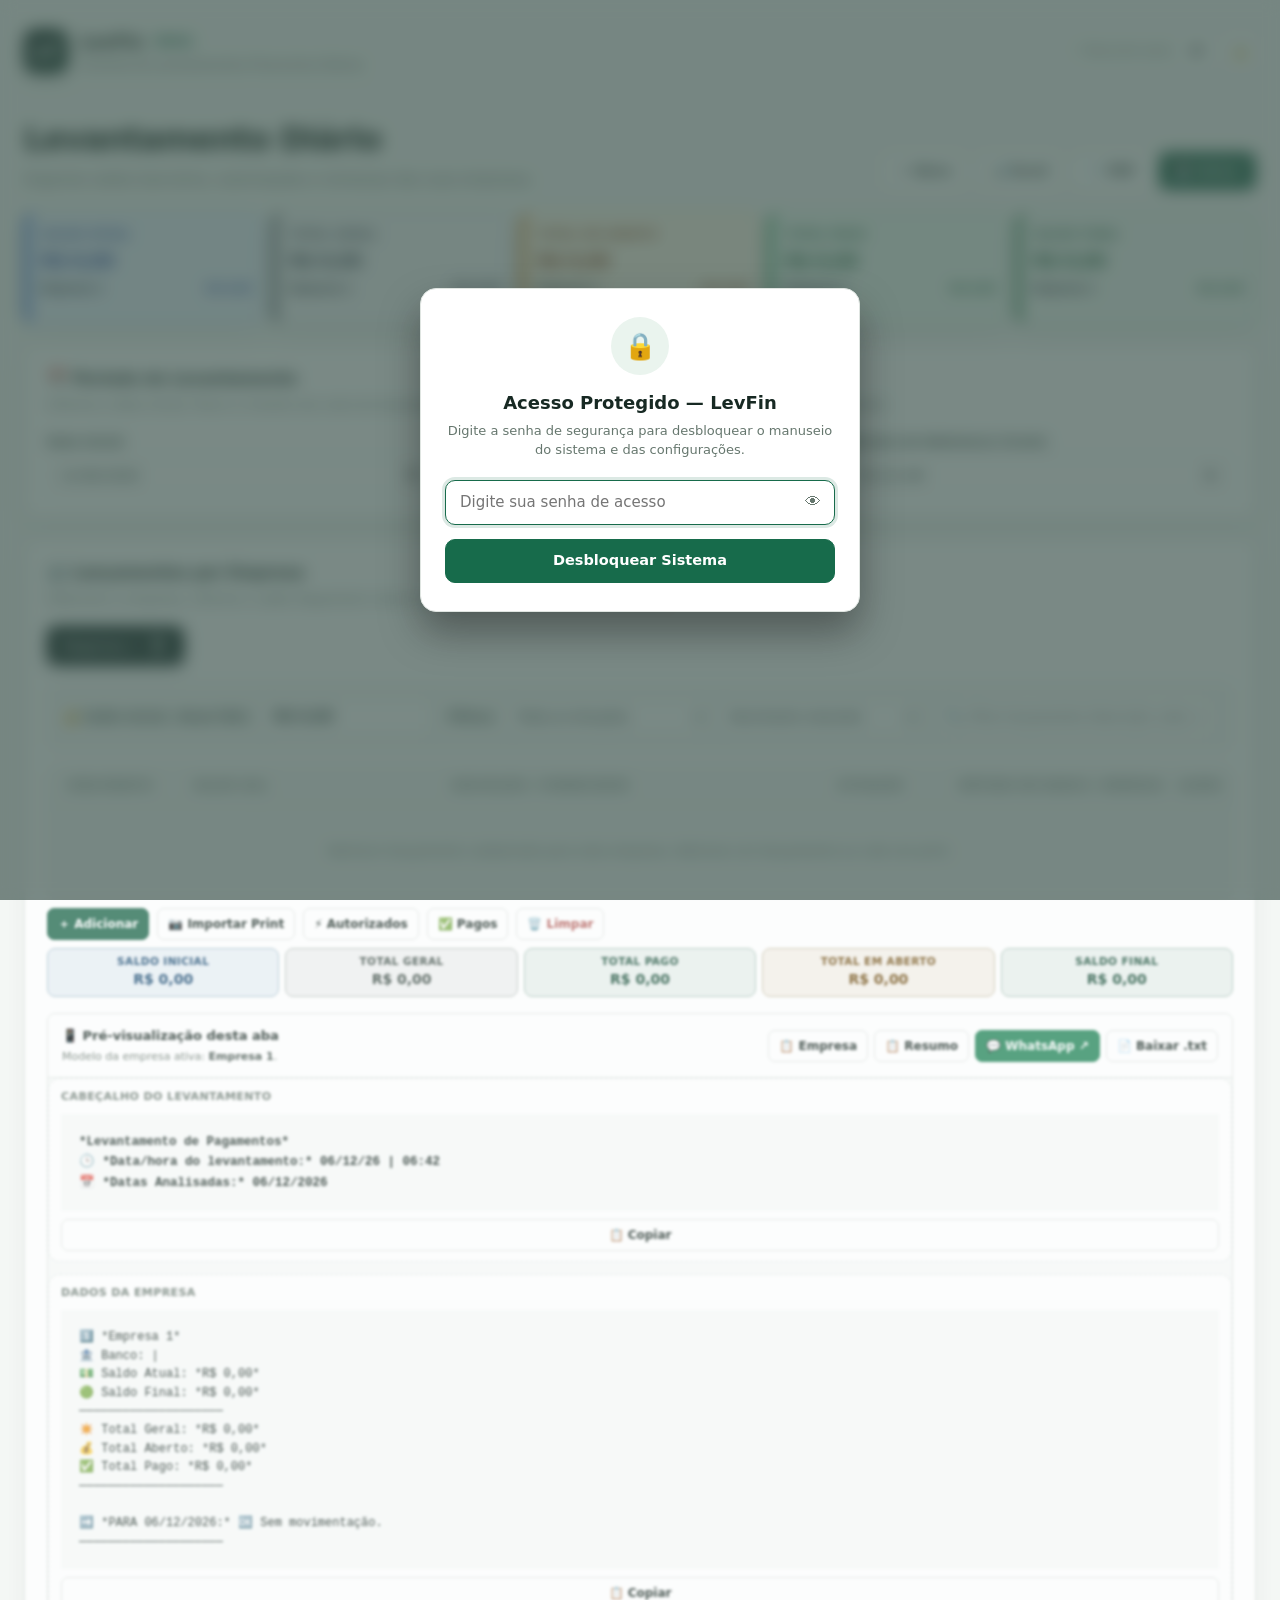
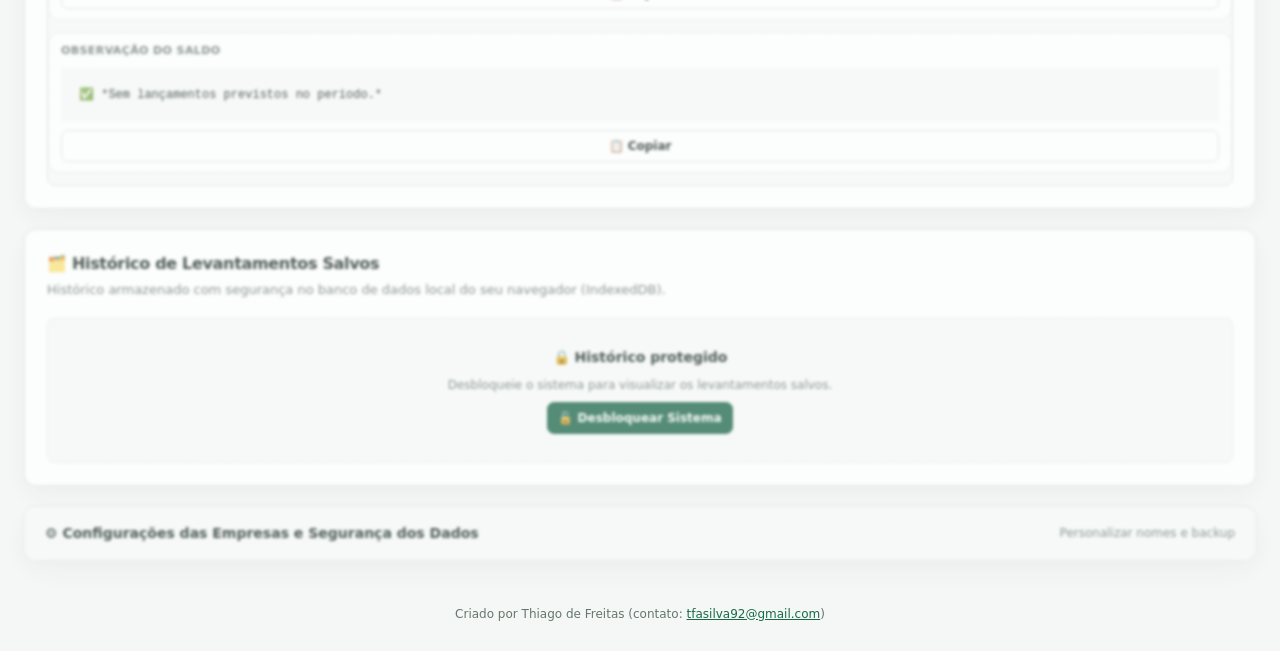
==== commit 5938b304: "Up 23/11 16:43 Segurança da Pagina" ====
--- a/index.html
+++ b/index.html
@@ -21,6 +21,7 @@
       <div class="topbar-right">
         <div class="autosave-pill" id="autoSaveIndicator">⚡ Rascunho salvo</div>
         <button class="button small icon-only" id="themeToggle" type="button" title="Alternar Modo Escuro / Claro">🌓</button>
+        <button class="button small icon-only" id="lockAppBtn" type="button" title="Bloquear Sistema">🔒</button>
       </div>
     </header>
 
@@ -302,26 +303,26 @@
           <input class="hidden" id="backupImportInput" type="file" accept=".json">
           <button class="button small" id="backupImportBtn" type="button">⬆️ Restaurar Backup JSON</button>
         </div>
-
-        <hr style="border: none; border-top: 1px solid var(--line); margin: 24px 0;">
-
-        <h4 style="margin: 0 0 10px 0; font-size: 14px;">🔒 Senha do histórico</h4>
-        <p style="margin: 0 0 14px 0; font-size: 12px; color: var(--muted);">A senha bloqueia a visualização dos levantamentos salvos após recarregar a página. Ela é armazenada apenas como hash neste navegador.</p>
-        <div class="history-password-fields">
-          <div class="password-field">
-            <input id="historyPasswordInput" type="password" autocomplete="new-password" placeholder="Nova senha (mínimo 6 caracteres)">
-            <button type="button" class="password-toggle" data-target="historyPasswordInput" aria-label="Mostrar senha" title="Mostrar senha">👁</button>
-          </div>
-          <div class="password-field">
-            <input id="historyPasswordConfirm" type="password" autocomplete="new-password" placeholder="Confirmar nova senha">
-            <button type="button" class="password-toggle" data-target="historyPasswordConfirm" aria-label="Mostrar senha" title="Mostrar senha">👁</button>
-          </div>
-          <button class="button small primary" id="saveHistoryPasswordButton" type="button">Definir / Alterar Senha</button>
-          <button class="button small" id="lockHistoryButton" type="button">🔒 Bloquear Histórico</button>
-        </div>
       </div>
     </details>
   </main>
+
+  <!-- Overlay de Proteção e Acesso Global -->
+  <div class="app-lock-overlay hidden" id="appLockOverlay" role="dialog" aria-modal="true" aria-labelledby="appLockTitle">
+    <div class="app-lock-modal">
+      <div class="app-lock-icon">🔒</div>
+      <h2 class="app-lock-title" id="appLockTitle">Acesso Protegido — LevFin</h2>
+      <p class="app-lock-subtitle">Digite a senha de segurança para desbloquear o manuseio do sistema e das configurações.</p>
+      <form class="app-lock-form" id="appLockForm" onsubmit="return false;">
+        <div class="app-lock-input-wrap">
+          <input class="app-lock-input" id="appLockPasswordInput" type="password" placeholder="Digite sua senha de acesso" autocomplete="current-password" autofocus>
+          <button type="button" class="password-toggle" data-target="appLockPasswordInput" aria-label="Mostrar senha" title="Mostrar senha">👁</button>
+        </div>
+        <div class="app-lock-error hidden" id="appLockError"></div>
+        <button class="button primary app-lock-button" id="appUnlockBtn" type="button">Desbloquear Sistema</button>
+      </form>
+    </div>
+  </div>
 
   <footer class="app-footer">Criado por Thiago de Freitas (contato: <a href="mailto:tfasilva92@gmail.com">tfasilva92@gmail.com</a>)</footer>
 
--- a/styles.css
+++ b/styles.css
@@ -1733,6 +1733,121 @@
   .settings-gate-icon { flex: 0 0 auto; width: 44px; height: 44px; display: grid; place-items: center; font-size: 20px; border-radius: 12px; background: var(--green-pale); color: var(--green-dark); }
   .settings-gate-body { flex: 1 1 auto; min-width: 0; }
   .settings-gate-title { margin: 0; font-size: 16px; font-weight: 700; color: var(--ink); }
+
+  /* Bloqueio de Acesso Global (Proteção do Sistema) */
+  body.app-locked {
+    overflow: hidden !important;
+  }
+  body.app-locked .shell {
+    pointer-events: none !important;
+    user-select: none !important;
+    filter: blur(1.5px) grayscale(15%);
+    opacity: 0.75;
+  }
+  body.app-locked .app-lock-overlay {
+    pointer-events: auto !important;
+  }
+  .app-lock-overlay {
+    position: fixed;
+    inset: 0;
+    z-index: 99999;
+    display: flex;
+    align-items: center;
+    justify-content: center;
+    padding: 20px;
+    background: rgba(16, 42, 36, 0.55);
+    backdrop-filter: blur(8px);
+    -webkit-backdrop-filter: blur(8px);
+    animation: fadeInLock 0.25s ease-out;
+  }
+  .app-lock-modal {
+    width: 100%;
+    max-width: 440px;
+    background: var(--paper, #ffffff);
+    border: 1px solid var(--line, #d1d5db);
+    border-radius: 16px;
+    padding: 28px 24px;
+    box-shadow: 0 20px 40px rgba(0, 0, 0, 0.35);
+    text-align: center;
+  }
+  .app-lock-icon {
+    display: inline-flex;
+    align-items: center;
+    justify-content: center;
+    width: 58px;
+    height: 58px;
+    background: var(--green-pale, #eaf5f0);
+    color: var(--green-dark, #0e5b3f);
+    border-radius: 50%;
+    font-size: 26px;
+    margin-bottom: 14px;
+  }
+  .app-lock-title {
+    margin: 0 0 6px;
+    font-size: 18px;
+    font-weight: 800;
+    color: var(--ink, #111827);
+  }
+  .app-lock-subtitle {
+    margin: 0 0 20px;
+    font-size: 13px;
+    color: var(--muted, #6b7280);
+    line-height: 1.45;
+  }
+  .app-lock-form {
+    display: flex;
+    flex-direction: column;
+    gap: 14px;
+  }
+  .app-lock-input-wrap {
+    position: relative;
+    width: 100%;
+  }
+  .app-lock-input {
+    width: 100%;
+    min-height: 44px;
+    padding: 10px 44px 10px 14px;
+    font-size: 15px;
+    border: 1.5px solid var(--line, #cbd5e1);
+    border-radius: 10px;
+    background: var(--paper-elevated, #fff);
+    color: var(--ink, #111827);
+    outline: none;
+    transition: border-color 0.2s, box-shadow 0.2s;
+  }
+  .app-lock-input:focus {
+    border-color: var(--green, #176b4b);
+    box-shadow: 0 0 0 3px rgba(23, 107, 75, 0.15);
+  }
+  .app-lock-input-wrap .password-toggle {
+    position: absolute;
+    right: 8px;
+    top: 50%;
+    transform: translateY(-50%);
+    background: transparent;
+    border: none;
+    cursor: pointer;
+    font-size: 16px;
+    padding: 6px;
+    color: var(--muted, #64748b);
+  }
+  .app-lock-button {
+    min-height: 44px;
+    font-size: 14.5px;
+    font-weight: 700;
+    width: 100%;
+    border-radius: 10px;
+  }
+  .app-lock-error {
+    margin-top: 6px;
+    font-size: 12.5px;
+    color: var(--red, #dc2626);
+    font-weight: 600;
+  }
+  @keyframes fadeInLock {
+    from { opacity: 0; transform: scale(0.98); }
+    to { opacity: 1; transform: scale(1); }
+  }
   .settings-gate-description { margin: 4px 0 14px; font-size: 13px; color: var(--muted); line-height: 1.45; }
   .settings-gate-label { display: block; margin: 0 0 6px; font-size: 12px; font-weight: 600; color: var(--ink-secondary); }
   .settings-gate-row { display: flex; gap: 10px; align-items: center; flex-wrap: wrap; }
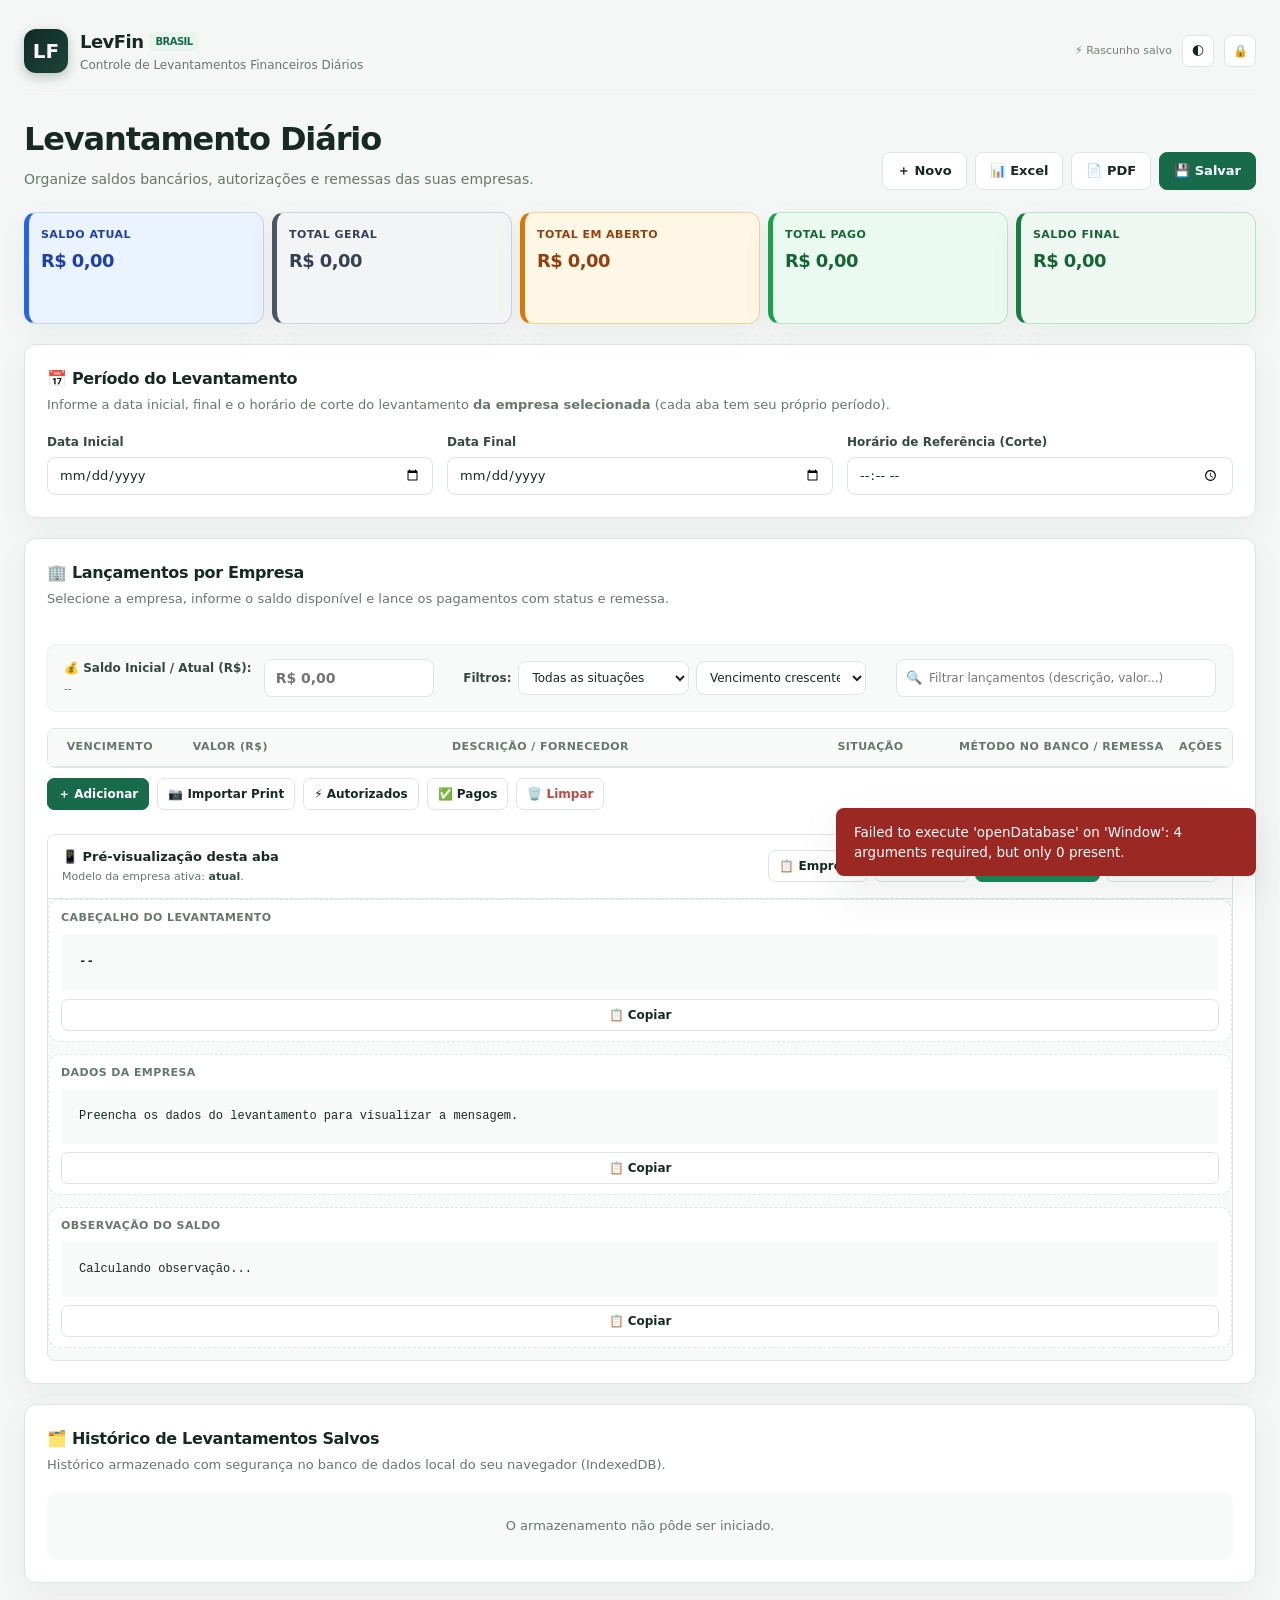
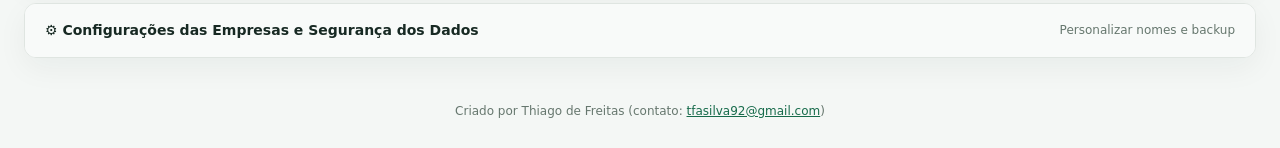
==== commit 8f37916e: "Up 24/11 17:13 Colocar os dados de atualização de saldo inicial" ====
--- a/index.html
+++ b/index.html
@@ -107,8 +107,15 @@
 
       <div class="company-toolbar">
         <div class="balance-box">
-          <label for="balanceInput">💰 Saldo Inicial / Atual (R$):</label>
-          <input id="balanceInput" type="text" inputmode="decimal" placeholder="R$ 0,00">
+          <!-- label + timestamp empilhados em coluna -->
+          <div class="balance-label-group">
+            <label for="balanceInput">💰 Saldo Inicial / Atual (R$):</label>
+            <span class="balance-updated-at" id="balanceUpdatedAt" title="Data e hora da última atualização do saldo">--</span>
+          </div>
+          <!-- campo de entrada ao lado do grupo de label -->
+          <div class="balance-input-wrap">
+            <input id="balanceInput" type="text" inputmode="decimal" placeholder="R$ 0,00">
+          </div>
         </div>
         <div class="payment-filters">
           <span class="payment-filters-label">Filtros:</span>
--- a/styles.css
+++ b/styles.css
@@ -574,7 +574,25 @@
     .balance-box {
       display: flex;
       align-items: center;
-      gap: 10px;
+      gap: 12px;
+    }
+    .balance-label-group {
+      display: flex;
+      flex-direction: column;
+      gap: 2px;
+    }
+    .balance-input-wrap {
+      display: flex;
+      align-items: center;
+      gap: 8px;
+    }
+    .balance-updated-at {
+      display: block;
+      font-size: 10.5px;
+      color: var(--muted);
+      font-weight: 500;
+      white-space: nowrap;
+      margin-top: 2px;
     }
     .balance-box label {
       font-size: 12px;
@@ -1689,6 +1707,7 @@
   .status-chip.authorized { color: var(--blue); background: var(--blue-pale, rgba(59, 130, 246, .12)); }
   .status-chip.paid { color: var(--green); background: var(--green-pale, rgba(34, 197, 94, .12)); }
   .status-chip.pending { color: var(--amber); background: var(--amber-pale, rgba(245, 158, 11, .12)); }
+  .status-chip.queue { color: #b45309; background: rgba(245, 158, 11, .18); }
   .status-chip.confirmation { color: var(--indigo, #6366f1); background: rgba(99, 102, 241, .12); }
 
   .clickable-filter { cursor: pointer; }
@@ -1696,6 +1715,7 @@
 
   .status-subtotal { display: inline-flex; align-items: center; justify-content: center; gap: 6px; font-size: 12px; font-weight: 600; padding: 2px 6px; border-radius: 4px; text-align: center; }
   .status-subtotal.pending { color: var(--amber); background: var(--amber-pale, rgba(245, 158, 11, .10)); }
+  .status-subtotal.queue { color: #b45309; background: rgba(245, 158, 11, .16); }
   .status-subtotal.authorized { color: var(--blue); background: var(--blue-pale, rgba(59, 130, 246, .10)); }
   .status-subtotal.paid { color: var(--green); background: var(--green-pale, rgba(34, 197, 94, .10)); }
   .status-subtotal.confirmation { color: var(--indigo, #6366f1); background: rgba(99, 102, 241, .10); }
@@ -1718,6 +1738,7 @@
   .remittance-status-authorized { color: var(--blue); background: var(--blue-pale, rgba(59, 130, 246, .14)); border-color: rgba(59, 130, 246, .35); }
   .remittance-status-paid { color: var(--green); background: var(--green-pale, rgba(34, 197, 94, .14)); border-color: rgba(34, 197, 94, .35); }
   .remittance-status-pending { color: var(--amber); background: var(--amber-pale, rgba(245, 158, 11, .14)); border-color: rgba(245, 158, 11, .35); }
+  .remittance-status-queue { color: #b45309; background: rgba(245, 158, 11, .18); border-color: rgba(245, 158, 11, .45); }
   .remittance-status-confirmation { color: var(--indigo, #6366f1); background: rgba(99, 102, 241, .14); border-color: rgba(99, 102, 241, .35); }
 
   .config-list { display: grid; gap: 10px; }
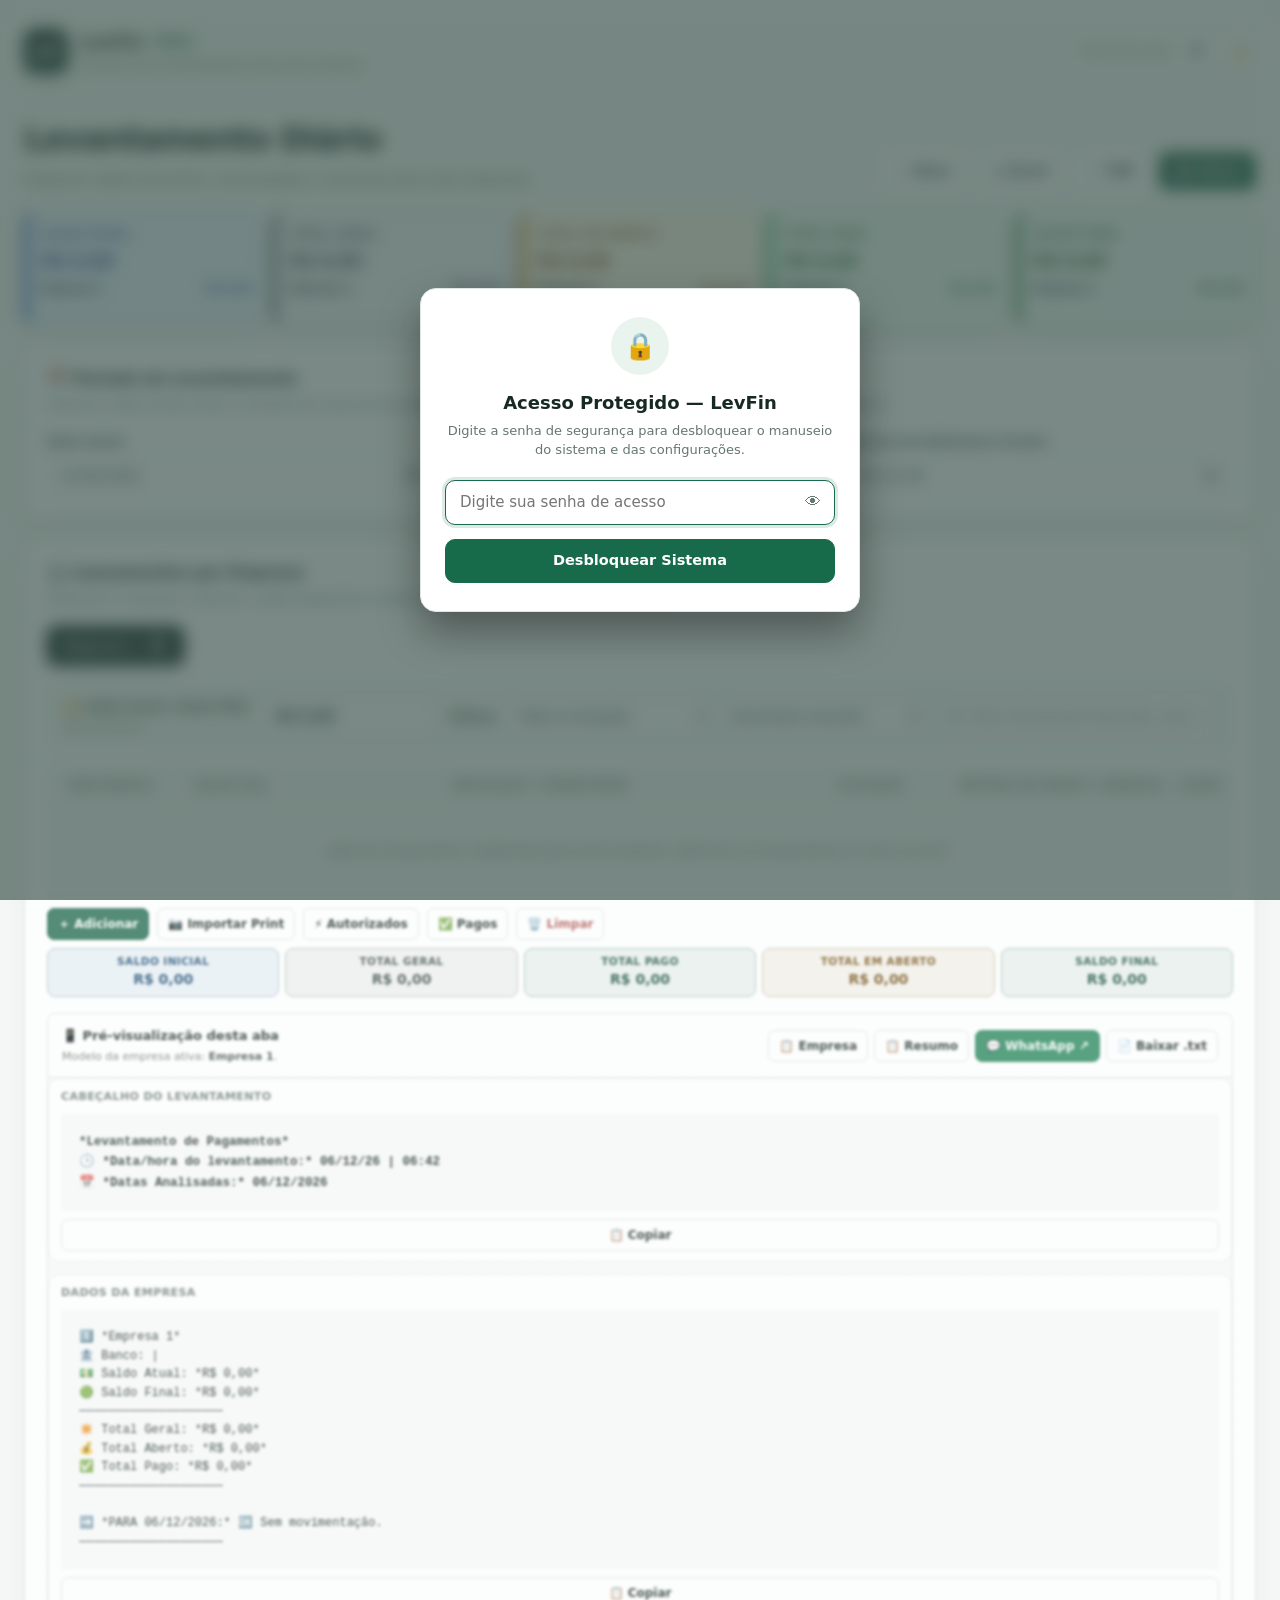
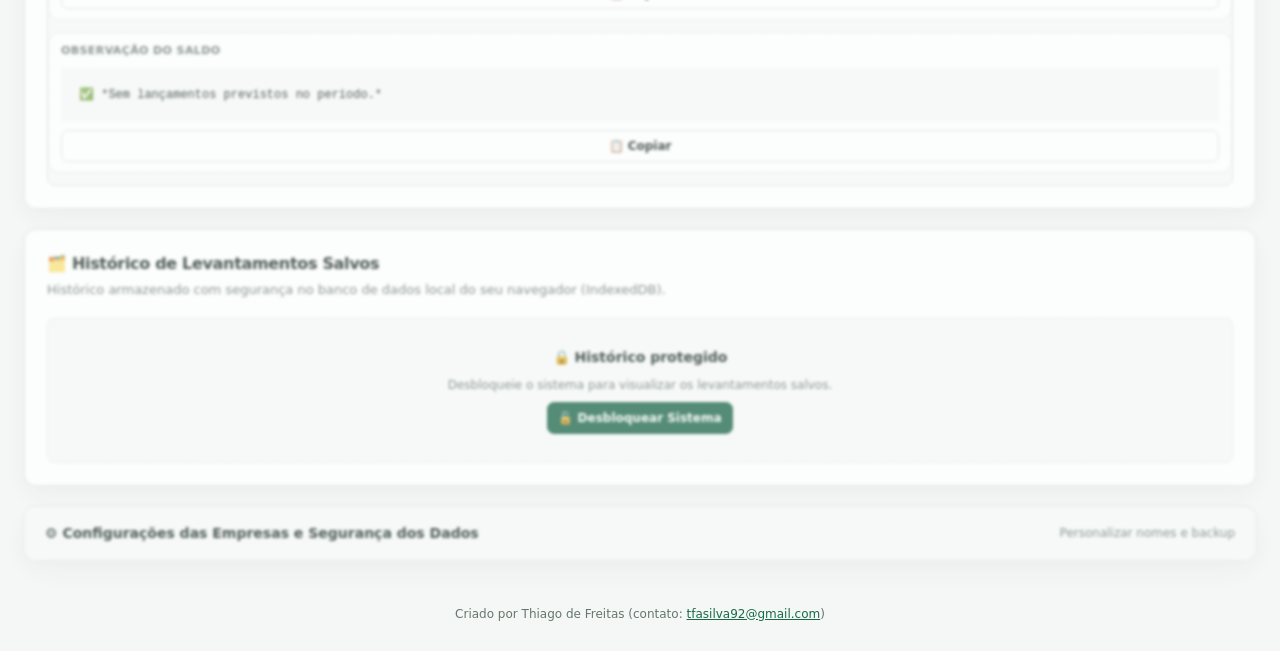
==== commit f5d5cd20: "UP 24/11 17:31 erro" ====
--- a/index.html
+++ b/index.html
@@ -336,7 +336,7 @@
   <!-- Notificação Toast -->
   <div class="notice hidden" id="notice" role="status" aria-live="polite"></div>
 
-  <script src="app.js" defer></script>
+  <script src="app.js?v=20261124-fix" defer></script>
   <dialog class="pdf-dialog" id="pdfDialog" aria-labelledby="pdfDialogTitle">
     <div class="pdf-dialog-content">
       <div class="print-dialog-heading">
